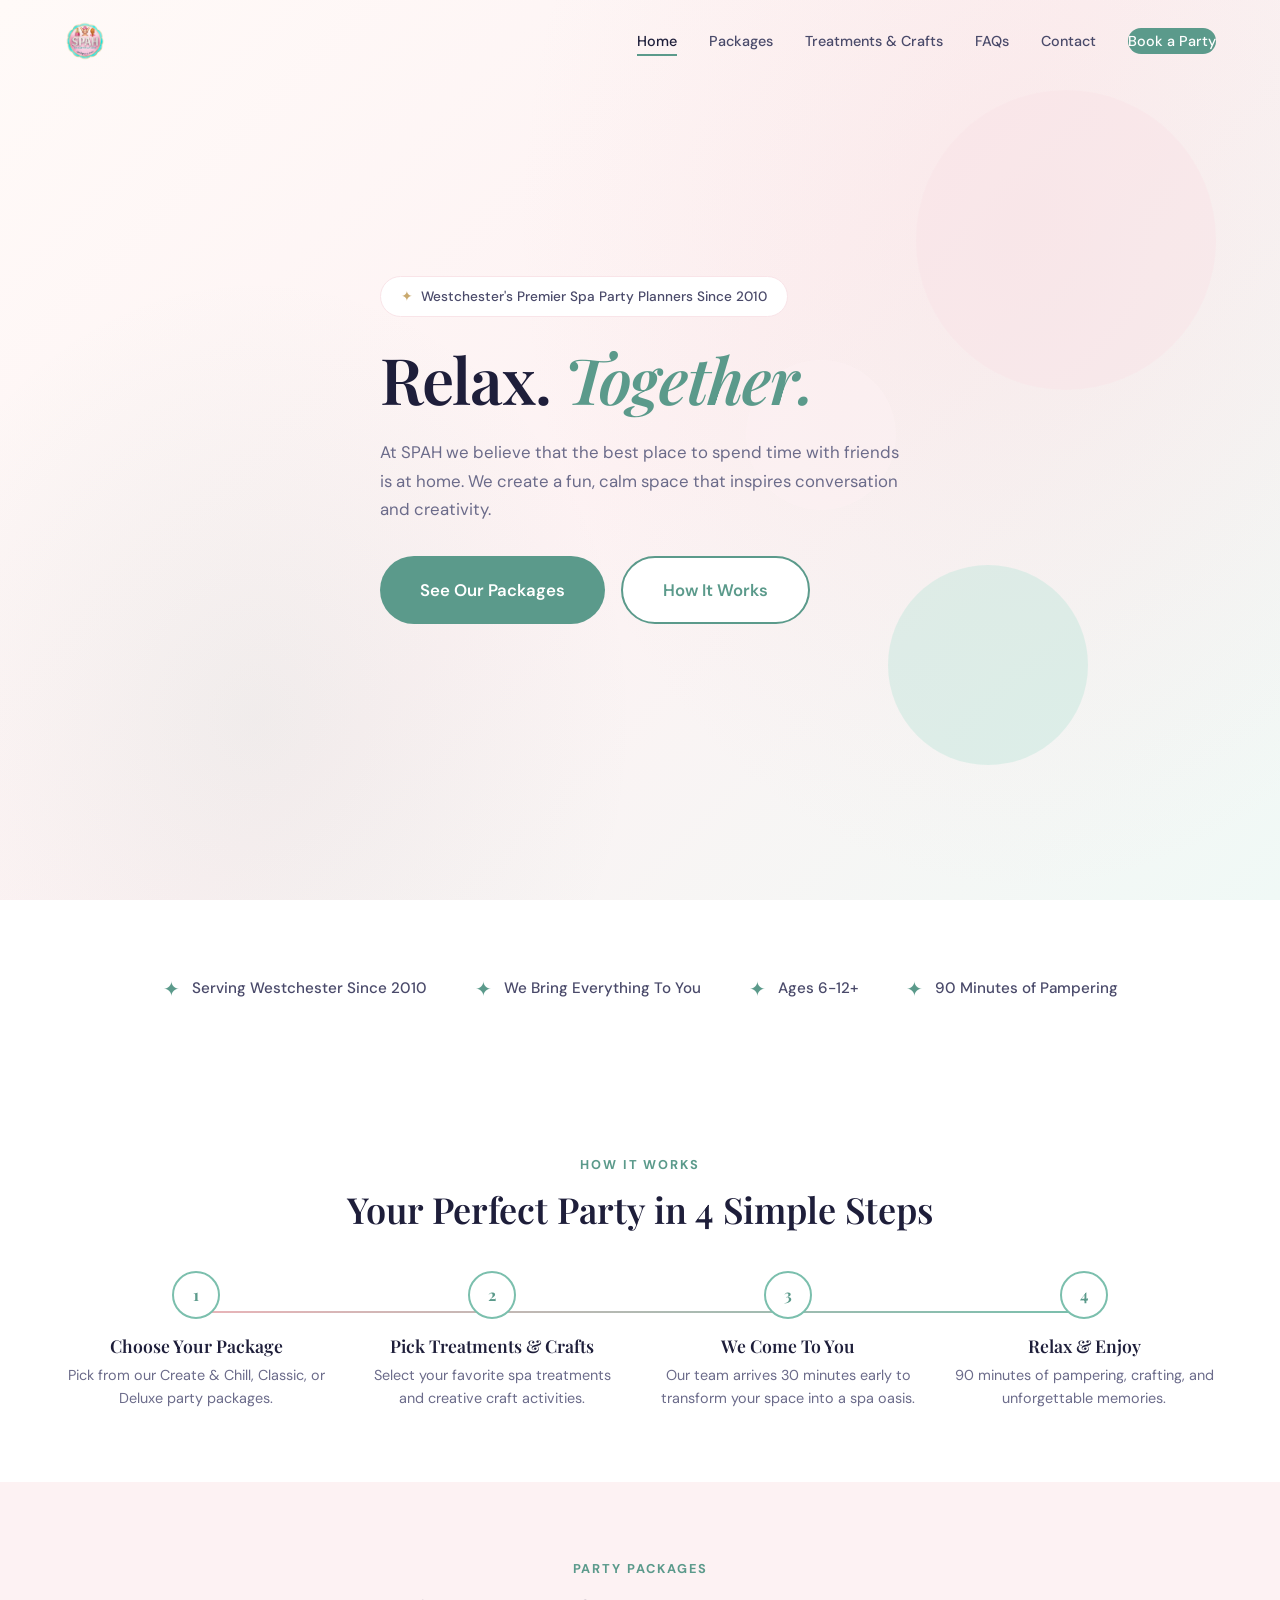
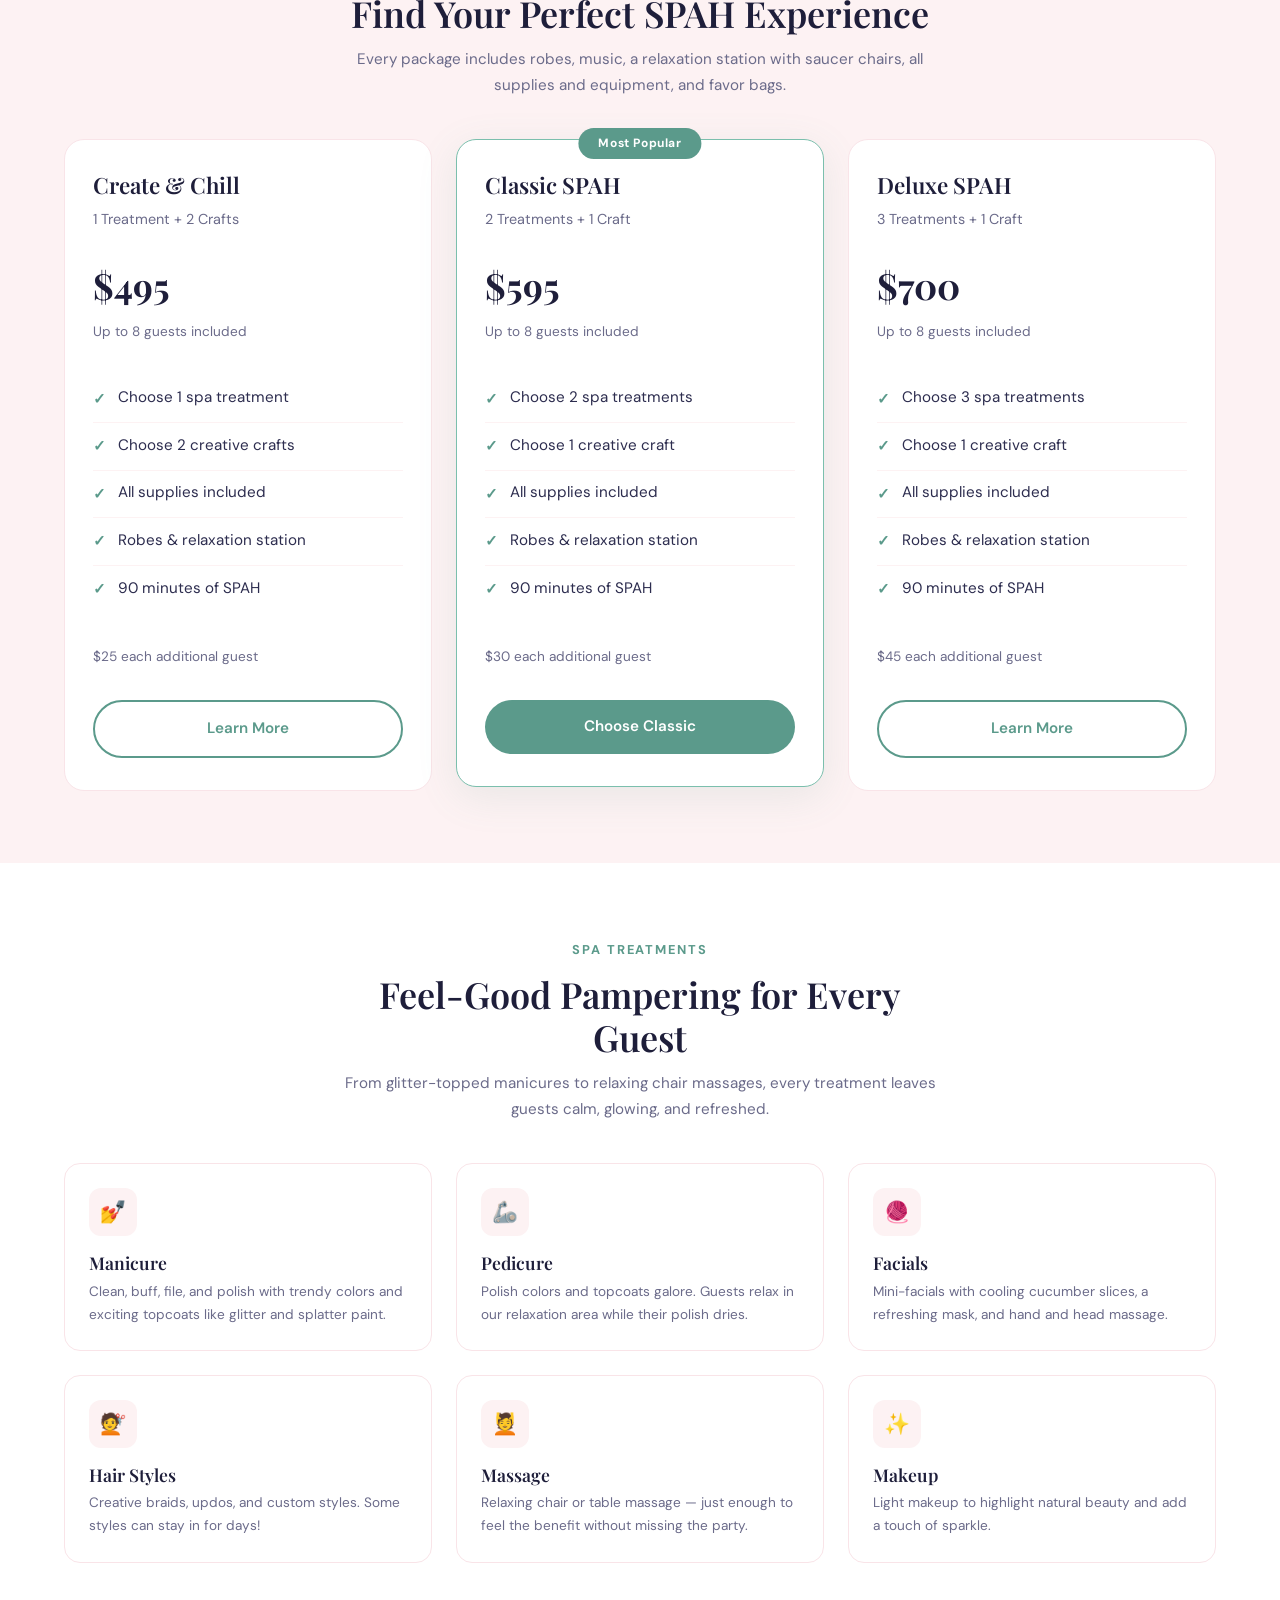
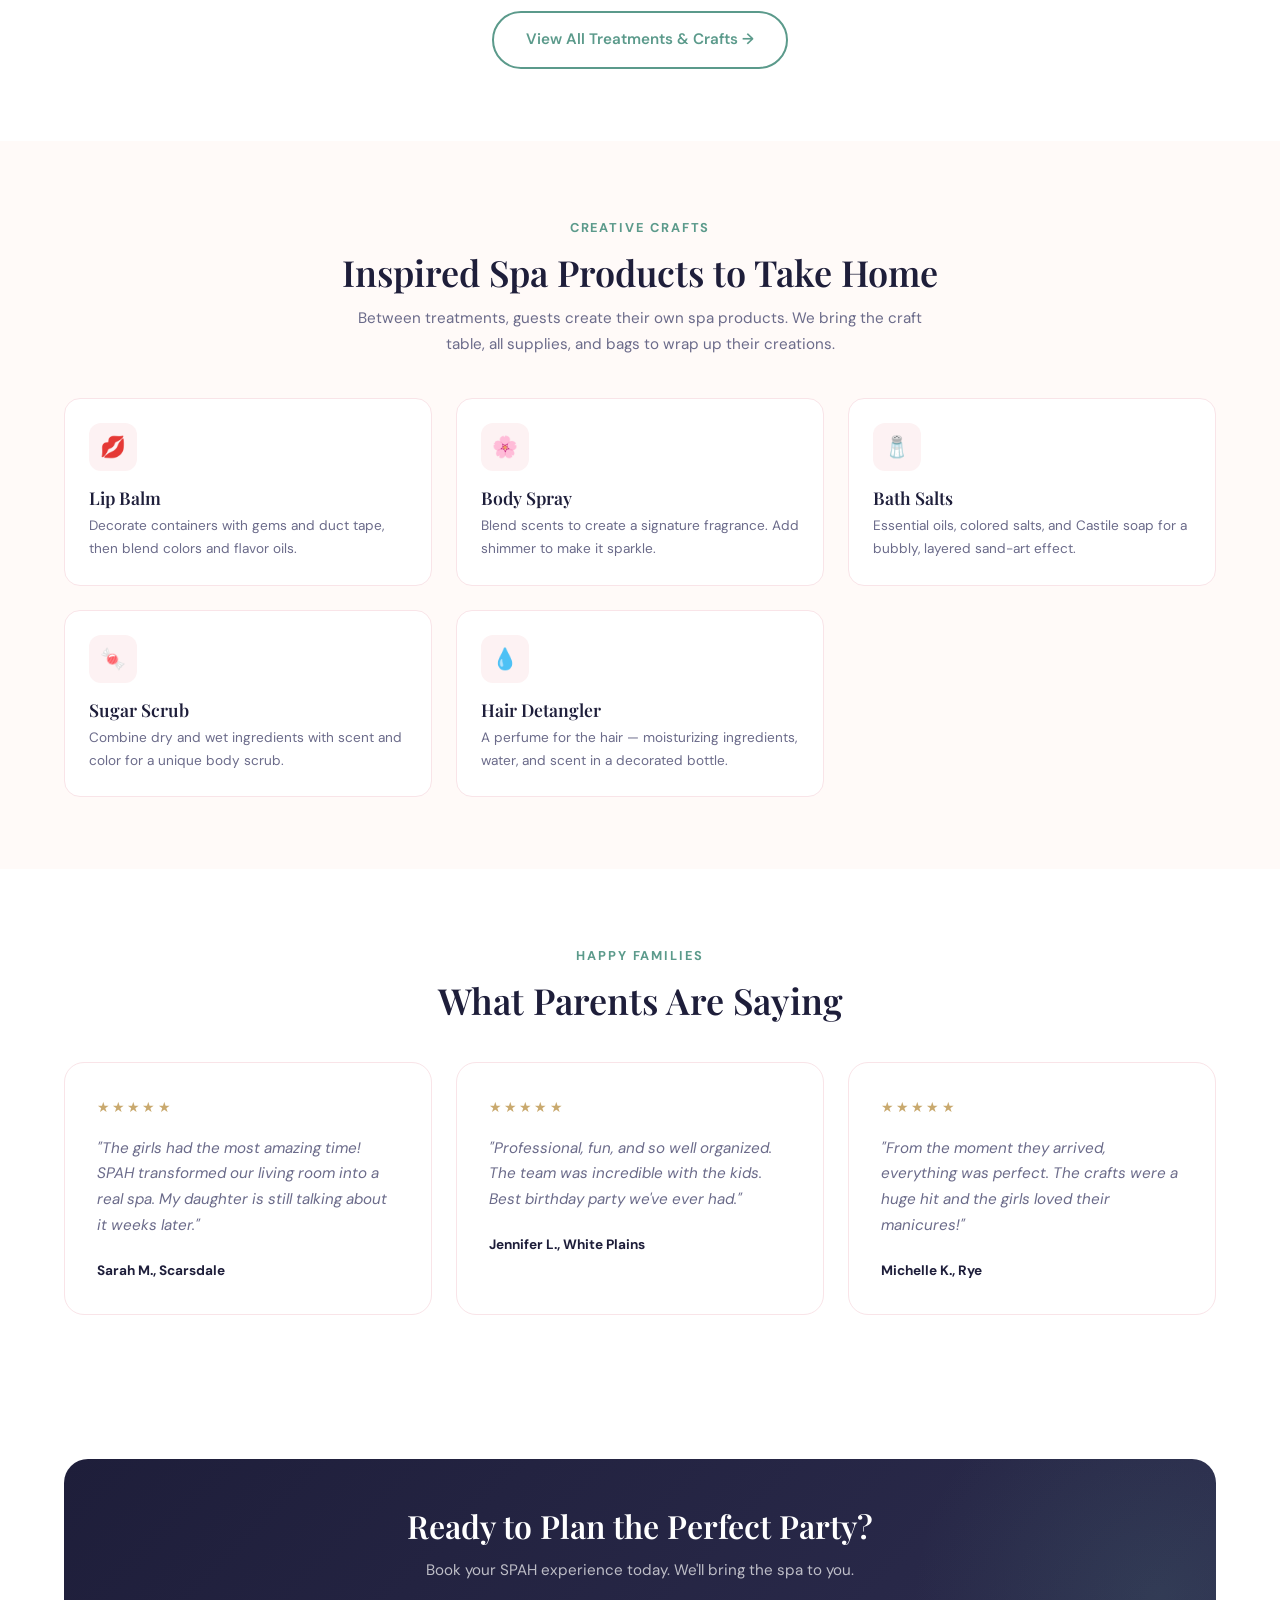
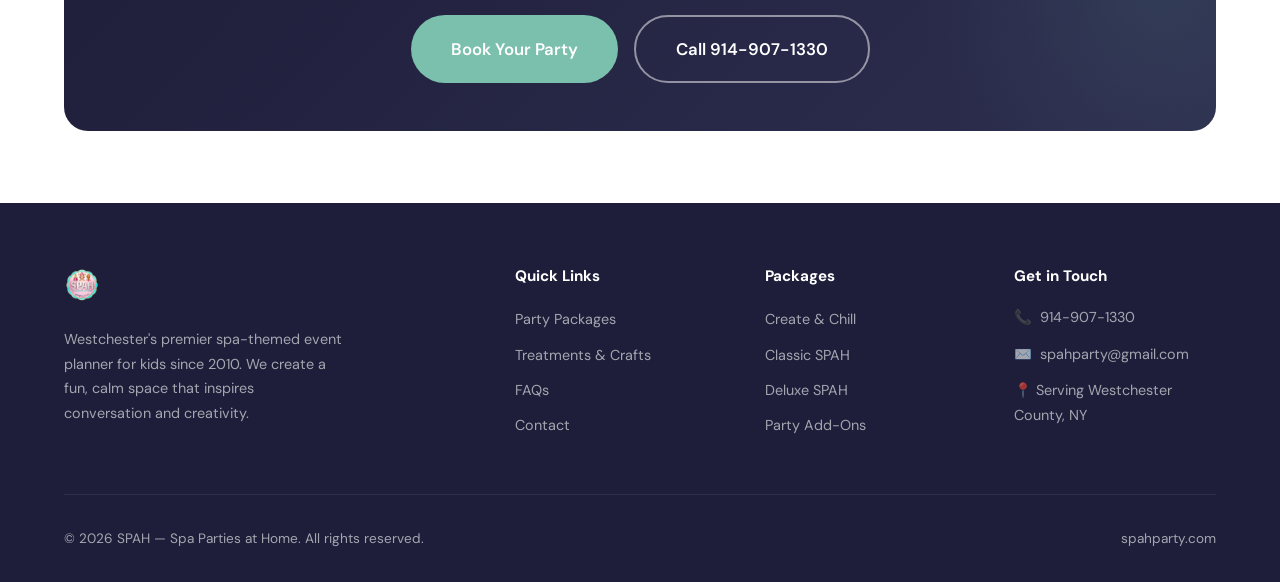
==== index.html @ 8bb6e842 "Initial build of SPAH website mockup Modern responsive static site for Spa Parties at Home (SPAH). 5" ====
<!DOCTYPE html>
<html lang="en">
<head>
  <meta charset="UTF-8">
  <meta name="viewport" content="width=device-width, initial-scale=1.0">
  <meta name="description" content="SPAH - Spa Parties at Home. Westchester's premier spa-themed party planner for kids since 2010. We bring the spa to you with treatments, crafts, and 90 minutes of pampering fun.">
  <meta property="og:title" content="SPAH - Spa Parties at Home | Westchester's Premier Spa Party Planners">
  <meta property="og:description" content="We create a fun, calm space that inspires conversation and creativity. Spa treatments, creative crafts, and unforgettable memories for ages 6-12+.">
  <meta property="og:type" content="website">
  <meta property="og:url" content="https://spahparty.com">
  <title>SPAH - Spa Parties at Home | Westchester's Premier Spa Party Planners</title>

  <!-- Google Fonts -->
  <link rel="preconnect" href="https://fonts.googleapis.com">
  <link rel="preconnect" href="https://fonts.gstatic.com" crossorigin>
  <link href="https://fonts.googleapis.com/css2?family=DM+Sans:wght@400;500;600;700&family=Playfair+Display:ital,wght@0,400;0,600;0,700;1,400;1,600;1,700&display=swap" rel="stylesheet">

  <!-- Styles -->
  <link rel="stylesheet" href="css/style.css">
</head>
<body>

  <!-- ============================================
       Navigation
       ============================================ -->
  <nav class="navbar">
    <div class="container">
      <a href="index.html" class="nav-logo"><img src="images/logo.webp" alt="SPAH - Spa Parties at Home"></a>
      <ul class="nav-links">
        <li><a href="index.html" class="active">Home</a></li>
        <li><a href="packages.html">Packages</a></li>
        <li><a href="treatments.html">Treatments & Crafts</a></li>
        <li><a href="faq.html">FAQs</a></li>
        <li><a href="contact.html">Contact</a></li>
        <li><a href="contact.html" class="nav-cta">Book a Party</a></li>
      </ul>
      <button class="hamburger" aria-label="Toggle menu">
        <span></span><span></span><span></span>
      </button>
    </div>
  </nav>
  <div class="nav-overlay"></div>

  <main>

    <!-- ============================================
         1. Hero Section
         ============================================ -->
    <section class="hero">
      <div class="container">
        <div class="hero-content">
          <div class="hero-badge">Westchester's Premier Spa Party Planners Since 2010</div>
          <h1>Relax. <em>Together.</em></h1>
          <p>At SPAH we believe that the best place to spend time with friends is at home. We create a fun, calm space that inspires conversation and creativity.</p>
          <div class="hero-buttons">
            <a href="packages.html" class="btn btn-primary btn-lg">See Our Packages</a>
            <a href="#how-it-works" class="btn btn-secondary btn-lg">How It Works</a>
          </div>
        </div>
      </div>
      <div class="float-element float-1"></div>
      <div class="float-element float-2"></div>
      <div class="float-element float-3"></div>
    </section>

    <!-- ============================================
         2. Trust Bar
         ============================================ -->
    <section class="section-sm reveal">
      <div class="container">
        <div class="trust-bar">
          <div class="trust-item">
            <span class="trust-icon">&#10022;</span> Serving Westchester Since 2010
          </div>
          <div class="trust-item">
            <span class="trust-icon">&#10022;</span> We Bring Everything To You
          </div>
          <div class="trust-item">
            <span class="trust-icon">&#10022;</span> Ages 6-12+
          </div>
          <div class="trust-item">
            <span class="trust-icon">&#10022;</span> 90 Minutes of Pampering
          </div>
        </div>
      </div>
    </section>

    <!-- ============================================
         3. How It Works
         ============================================ -->
    <section class="section reveal" id="how-it-works">
      <div class="container">
        <div class="section-header">
          <span class="section-label">HOW IT WORKS</span>
          <h2>Your Perfect Party in 4 Simple Steps</h2>
        </div>
        <div class="steps-grid stagger-children">
          <div class="step-card">
            <div class="step-number">1</div>
            <h3>Choose Your Package</h3>
            <p>Pick from our Create & Chill, Classic, or Deluxe party packages.</p>
          </div>
          <div class="step-card">
            <div class="step-number">2</div>
            <h3>Pick Treatments & Crafts</h3>
            <p>Select your favorite spa treatments and creative craft activities.</p>
          </div>
          <div class="step-card">
            <div class="step-number">3</div>
            <h3>We Come To You</h3>
            <p>Our team arrives 30 minutes early to transform your space into a spa oasis.</p>
          </div>
          <div class="step-card">
            <div class="step-number">4</div>
            <h3>Relax & Enjoy</h3>
            <p>90 minutes of pampering, crafting, and unforgettable memories.</p>
          </div>
        </div>
      </div>
    </section>

    <!-- ============================================
         4. Packages Overview
         ============================================ -->
    <section class="section bg-rose reveal">
      <div class="container">
        <div class="section-header">
          <span class="section-label">PARTY PACKAGES</span>
          <h2>Find Your Perfect SPAH Experience</h2>
          <p>Every package includes robes, music, a relaxation station with saucer chairs, all supplies and equipment, and favor bags.</p>
        </div>
        <div class="packages-grid stagger-children">

          <!-- Create & Chill -->
          <div class="package-card">
            <h3>Create & Chill</h3>
            <p class="package-desc">1 Treatment + 2 Crafts</p>
            <div class="package-price">$495</div>
            <p class="package-price-note">Up to 8 guests included</p>
            <ul class="package-features">
              <li>Choose 1 spa treatment</li>
              <li>Choose 2 creative crafts</li>
              <li>All supplies included</li>
              <li>Robes & relaxation station</li>
              <li>90 minutes of SPAH</li>
            </ul>
            <p class="package-price-note">$25 each additional guest</p>
            <a href="packages.html" class="btn btn-secondary">Learn More</a>
          </div>

          <!-- Classic SPAH (Featured) -->
          <div class="package-card featured">
            <div class="package-badge">Most Popular</div>
            <h3>Classic SPAH</h3>
            <p class="package-desc">2 Treatments + 1 Craft</p>
            <div class="package-price">$595</div>
            <p class="package-price-note">Up to 8 guests included</p>
            <ul class="package-features">
              <li>Choose 2 spa treatments</li>
              <li>Choose 1 creative craft</li>
              <li>All supplies included</li>
              <li>Robes & relaxation station</li>
              <li>90 minutes of SPAH</li>
            </ul>
            <p class="package-price-note">$30 each additional guest</p>
            <a href="packages.html" class="btn btn-primary">Choose Classic</a>
          </div>

          <!-- Deluxe SPAH -->
          <div class="package-card">
            <h3>Deluxe SPAH</h3>
            <p class="package-desc">3 Treatments + 1 Craft</p>
            <div class="package-price">$700</div>
            <p class="package-price-note">Up to 8 guests included</p>
            <ul class="package-features">
              <li>Choose 3 spa treatments</li>
              <li>Choose 1 creative craft</li>
              <li>All supplies included</li>
              <li>Robes & relaxation station</li>
              <li>90 minutes of SPAH</li>
            </ul>
            <p class="package-price-note">$45 each additional guest</p>
            <a href="packages.html" class="btn btn-secondary">Learn More</a>
          </div>

        </div>
      </div>
    </section>

    <!-- ============================================
         5. Treatments Preview
         ============================================ -->
    <section class="section reveal">
      <div class="container">
        <div class="section-header">
          <span class="section-label">SPA TREATMENTS</span>
          <h2>Feel-Good Pampering for Every Guest</h2>
          <p>From glitter-topped manicures to relaxing chair massages, every treatment leaves guests calm, glowing, and refreshed.</p>
        </div>
        <div class="treatments-grid stagger-children">
          <div class="treatment-card">
            <div class="treatment-icon">&#128133;</div>
            <h3>Manicure</h3>
            <p>Clean, buff, file, and polish with trendy colors and exciting topcoats like glitter and splatter paint.</p>
          </div>
          <div class="treatment-card">
            <div class="treatment-icon">&#129470;</div>
            <h3>Pedicure</h3>
            <p>Polish colors and topcoats galore. Guests relax in our relaxation area while their polish dries.</p>
          </div>
          <div class="treatment-card">
            <div class="treatment-icon">&#129526;</div>
            <h3>Facials</h3>
            <p>Mini-facials with cooling cucumber slices, a refreshing mask, and hand and head massage.</p>
          </div>
          <div class="treatment-card">
            <div class="treatment-icon">&#128135;</div>
            <h3>Hair Styles</h3>
            <p>Creative braids, updos, and custom styles. Some styles can stay in for days!</p>
          </div>
          <div class="treatment-card">
            <div class="treatment-icon">&#128134;</div>
            <h3>Massage</h3>
            <p>Relaxing chair or table massage — just enough to feel the benefit without missing the party.</p>
          </div>
          <div class="treatment-card">
            <div class="treatment-icon">&#10024;</div>
            <h3>Makeup</h3>
            <p>Light makeup to highlight natural beauty and add a touch of sparkle.</p>
          </div>
        </div>
        <div class="text-center" style="margin-top: 3rem;">
          <a href="treatments.html" class="btn btn-secondary">View All Treatments & Crafts &rarr;</a>
        </div>
      </div>
    </section>

    <!-- ============================================
         6. Crafts Preview
         ============================================ -->
    <section class="section bg-cream reveal">
      <div class="container">
        <div class="section-header">
          <span class="section-label">CREATIVE CRAFTS</span>
          <h2>Inspired Spa Products to Take Home</h2>
          <p>Between treatments, guests create their own spa products. We bring the craft table, all supplies, and bags to wrap up their creations.</p>
        </div>
        <div class="treatments-grid stagger-children">
          <div class="treatment-card">
            <div class="treatment-icon">&#128139;</div>
            <h3>Lip Balm</h3>
            <p>Decorate containers with gems and duct tape, then blend colors and flavor oils.</p>
          </div>
          <div class="treatment-card">
            <div class="treatment-icon">&#127800;</div>
            <h3>Body Spray</h3>
            <p>Blend scents to create a signature fragrance. Add shimmer to make it sparkle.</p>
          </div>
          <div class="treatment-card">
            <div class="treatment-icon">&#129474;</div>
            <h3>Bath Salts</h3>
            <p>Essential oils, colored salts, and Castile soap for a bubbly, layered sand-art effect.</p>
          </div>
          <div class="treatment-card">
            <div class="treatment-icon">&#127852;</div>
            <h3>Sugar Scrub</h3>
            <p>Combine dry and wet ingredients with scent and color for a unique body scrub.</p>
          </div>
          <div class="treatment-card">
            <div class="treatment-icon">&#128167;</div>
            <h3>Hair Detangler</h3>
            <p>A perfume for the hair — moisturizing ingredients, water, and scent in a decorated bottle.</p>
          </div>
        </div>
      </div>
    </section>

    <!-- ============================================
         7. Testimonials
         ============================================ -->
    <section class="section reveal">
      <div class="container">
        <div class="section-header">
          <span class="section-label">HAPPY FAMILIES</span>
          <h2>What Parents Are Saying</h2>
        </div>
        <div class="testimonials-grid stagger-children">
          <div class="testimonial-card">
            <div class="testimonial-stars">&#9733;&#9733;&#9733;&#9733;&#9733;</div>
            <blockquote>"The girls had the most amazing time! SPAH transformed our living room into a real spa. My daughter is still talking about it weeks later."</blockquote>
            <div class="testimonial-author">Sarah M., Scarsdale</div>
          </div>
          <div class="testimonial-card">
            <div class="testimonial-stars">&#9733;&#9733;&#9733;&#9733;&#9733;</div>
            <blockquote>"Professional, fun, and so well organized. The team was incredible with the kids. Best birthday party we've ever had."</blockquote>
            <div class="testimonial-author">Jennifer L., White Plains</div>
          </div>
          <div class="testimonial-card">
            <div class="testimonial-stars">&#9733;&#9733;&#9733;&#9733;&#9733;</div>
            <blockquote>"From the moment they arrived, everything was perfect. The crafts were a huge hit and the girls loved their manicures!"</blockquote>
            <div class="testimonial-author">Michelle K., Rye</div>
          </div>
        </div>
        <!-- Note: These are placeholder testimonials — will be replaced with real ones. -->
      </div>
    </section>

    <!-- ============================================
         8. CTA Banner
         ============================================ -->
    <section class="section reveal">
      <div class="container">
        <div class="cta-banner">
          <h2>Ready to Plan the Perfect Party?</h2>
          <p>Book your SPAH experience today. We'll bring the spa to you.</p>
          <div class="hero-buttons" style="justify-content: center;">
            <a href="contact.html" class="btn btn-primary btn-lg">Book Your Party</a>
            <a href="tel:9149071330" class="btn btn-outline-light btn-lg">Call 914-907-1330</a>
          </div>
        </div>
      </div>
    </section>

  </main>

  <!-- ============================================
       9. Footer
       ============================================ -->
  <footer class="footer">
    <div class="container">
      <div class="footer-grid">
        <div class="footer-brand">
          <a href="index.html" class="nav-logo"><img src="images/logo.webp" alt="SPAH" style="height:36px"></a>
          <p>Westchester's premier spa-themed event planner for kids since 2010. We create a fun, calm space that inspires conversation and creativity.</p>
        </div>
        <div>
          <h4>Quick Links</h4>
          <ul class="footer-links">
            <li><a href="packages.html">Party Packages</a></li>
            <li><a href="treatments.html">Treatments & Crafts</a></li>
            <li><a href="faq.html">FAQs</a></li>
            <li><a href="contact.html">Contact</a></li>
          </ul>
        </div>
        <div>
          <h4>Packages</h4>
          <ul class="footer-links">
            <li><a href="packages.html">Create & Chill</a></li>
            <li><a href="packages.html">Classic SPAH</a></li>
            <li><a href="packages.html">Deluxe SPAH</a></li>
            <li><a href="packages.html">Party Add-Ons</a></li>
          </ul>
        </div>
        <div>
          <h4>Get in Touch</h4>
          <div class="footer-contact-item">&#128222; <a href="tel:9149071330">914-907-1330</a></div>
          <div class="footer-contact-item">&#9993;&#65039; <a href="mailto:spahparty@gmail.com">spahparty@gmail.com</a></div>
          <div class="footer-contact-item">&#128205; Serving Westchester County, NY</div>
        </div>
      </div>
      <div class="footer-bottom">
        <p>&copy; 2026 SPAH &mdash; Spa Parties at Home. All rights reserved.</p>
        <p>spahparty.com</p>
      </div>
    </div>
  </footer>

  <!-- Scripts -->
  <script src="js/main.js"></script>
</body>
</html>
---- css/style.css ----
/* ============================================
   SPAH - Spa Parties at Home
   Custom Styles & Animations
   ============================================ */

/* --- Design Tokens --- */
:root {
  --rose-50: #FDF2F3;
  --rose-100: #F9E4E8;
  --rose-200: #E8B4B8;
  --rose-300: #D4919A;
  --rose-400: #C06B77;
  --teal-50: #F0F9F6;
  --teal-100: #C5E8DD;
  --teal-200: #7BBFAD;
  --teal-300: #5B9A8B;
  --teal-400: #4A8272;
  --teal-500: #3A6B5C;
  --navy: #1E1E3A;
  --navy-light: #2D2D4F;
  --navy-muted: #4A4A6A;
  --cream: #FFFAF8;
  --white: #FFFFFF;
  --text: #2D2D4F;
  --text-light: #6B6B8A;
  --gold: #C9A96E;
  --gold-light: #E8D5B0;
}

/* --- Base Resets & Typography --- */
*, *::before, *::after {
  margin: 0;
  padding: 0;
  box-sizing: border-box;
}

html {
  scroll-behavior: smooth;
  -webkit-font-smoothing: antialiased;
  -moz-osx-font-smoothing: grayscale;
}

body {
  font-family: 'DM Sans', sans-serif;
  color: var(--text);
  background: var(--white);
  line-height: 1.7;
  overflow-x: hidden;
}

h1, h2, h3, h4, h5, h6 {
  font-family: 'Playfair Display', serif;
  font-weight: 600;
  line-height: 1.2;
  color: var(--navy);
}

img {
  max-width: 100%;
  height: auto;
  display: block;
}

a {
  text-decoration: none;
  color: inherit;
  transition: color 0.3s ease;
}

/* --- Utility Classes --- */
.container {
  max-width: 1200px;
  margin: 0 auto;
  padding: 0 1.5rem;
}

.section {
  padding: 4.5rem 0;
}

.section-sm {
  padding: 2.5rem 0;
}

.text-center {
  text-align: center;
}

.sr-only {
  position: absolute;
  width: 1px;
  height: 1px;
  padding: 0;
  margin: -1px;
  overflow: hidden;
  clip: rect(0,0,0,0);
  border: 0;
}

/* --- Navigation --- */
.navbar {
  position: fixed;
  top: 0;
  left: 0;
  width: 100%;
  z-index: 1000;
  padding: 1.25rem 0;
  transition: all 0.4s cubic-bezier(0.4, 0, 0.2, 1);
}

.navbar.scrolled {
  background: rgba(255, 255, 255, 0.97);
  backdrop-filter: blur(12px);
  -webkit-backdrop-filter: blur(12px);
  box-shadow: 0 1px 20px rgba(0, 0, 0, 0.06);
  padding: 0.75rem 0;
}

.navbar .container {
  display: flex;
  align-items: center;
  justify-content: space-between;
}

.nav-logo {
  font-family: 'Playfair Display', serif;
  font-size: 1.75rem;
  font-weight: 700;
  color: var(--navy);
  letter-spacing: 0.05em;
  display: flex;
  align-items: center;
  gap: 0.5rem;
}

.nav-logo img {
  height: 42px;
  width: auto;
}

.nav-logo span {
  color: var(--teal-300);
}

.nav-links {
  display: flex;
  align-items: center;
  gap: 2rem;
  list-style: none;
}

.nav-links a {
  font-size: 0.9rem;
  font-weight: 500;
  color: var(--navy-muted);
  position: relative;
  padding: 0.25rem 0;
  transition: color 0.3s ease;
}

.nav-links a::after {
  content: '';
  position: absolute;
  bottom: -2px;
  left: 0;
  width: 0;
  height: 2px;
  background: var(--teal-300);
  transition: width 0.3s ease;
}

.nav-links a:hover,
.nav-links a.active {
  color: var(--navy);
}

.nav-links a:hover::after,
.nav-links a.active::after {
  width: 100%;
}

.nav-cta {
  background: var(--teal-300);
  color: var(--white) !important;
  padding: 0.75rem 1.75rem;
  border-radius: 50px;
  font-size: 0.95rem;
  font-weight: 600;
  transition: all 0.3s ease !important;
}

.nav-cta::after {
  display: none !important;
}

.nav-cta:hover {
  background: var(--teal-400);
  transform: translateY(-1px);
  box-shadow: 0 4px 15px rgba(91, 154, 139, 0.3);
}

/* Hamburger Menu */
.hamburger {
  display: none;
  flex-direction: column;
  cursor: pointer;
  gap: 5px;
  padding: 4px;
  z-index: 1001;
  background: none;
  border: none;
}

.hamburger span {
  width: 24px;
  height: 2px;
  background: var(--navy);
  transition: all 0.3s ease;
  border-radius: 2px;
}

.hamburger.active span:nth-child(1) {
  transform: rotate(45deg) translate(5px, 5px);
}

.hamburger.active span:nth-child(2) {
  opacity: 0;
}

.hamburger.active span:nth-child(3) {
  transform: rotate(-45deg) translate(5px, -5px);
}

/* Mobile Nav */
@media (max-width: 768px) {
  .hamburger {
    display: flex;
  }

  .nav-links {
    position: fixed;
    top: 0;
    right: -100%;
    width: 75%;
    max-width: 320px;
    height: 100vh;
    background: var(--white);
    flex-direction: column;
    align-items: flex-start;
    padding: 5rem 2rem 2rem;
    gap: 0;
    box-shadow: -10px 0 40px rgba(0, 0, 0, 0.1);
    transition: right 0.4s cubic-bezier(0.4, 0, 0.2, 1);
  }

  .nav-links.open {
    right: 0;
  }

  .nav-links li {
    width: 100%;
  }

  .nav-links a {
    display: block;
    padding: 1rem 0;
    font-size: 1.1rem;
    border-bottom: 1px solid var(--rose-100);
  }

  .nav-links a::after {
    display: none;
  }

  .nav-cta {
    margin-top: 1rem;
    text-align: center;
    display: block;
  }
}

.nav-overlay {
  display: none;
  position: fixed;
  inset: 0;
  background: rgba(0, 0, 0, 0.3);
  z-index: 999;
  opacity: 0;
  transition: opacity 0.3s ease;
}

.nav-overlay.active {
  display: block;
  opacity: 1;
}

/* --- Buttons --- */
.btn {
  display: inline-flex;
  align-items: center;
  justify-content: center;
  gap: 0.5rem;
  padding: 0.9rem 2rem;
  border-radius: 50px;
  font-family: 'DM Sans', sans-serif;
  font-size: 0.95rem;
  font-weight: 600;
  border: none;
  cursor: pointer;
  transition: all 0.3s cubic-bezier(0.4, 0, 0.2, 1);
  text-decoration: none;
}

.btn-primary {
  background: var(--teal-300);
  color: var(--white);
}

.btn-primary:hover {
  background: var(--teal-400);
  transform: translateY(-2px);
  box-shadow: 0 8px 25px rgba(91, 154, 139, 0.35);
}

.btn-secondary {
  background: var(--white);
  color: var(--teal-300);
  border: 2px solid var(--teal-300);
}

.btn-secondary:hover {
  background: var(--teal-50);
  transform: translateY(-2px);
  box-shadow: 0 8px 25px rgba(91, 154, 139, 0.15);
}

.btn-rose {
  background: var(--rose-200);
  color: var(--white);
}

.btn-rose:hover {
  background: var(--rose-300);
  transform: translateY(-2px);
  box-shadow: 0 8px 25px rgba(232, 180, 184, 0.4);
}

.btn-lg {
  padding: 1.1rem 2.5rem;
  font-size: 1.05rem;
}

.btn-icon svg {
  width: 18px;
  height: 18px;
  transition: transform 0.3s ease;
}

.btn:hover .btn-icon svg {
  transform: translateX(3px);
}

/* --- Hero Section --- */
.hero {
  min-height: 100vh;
  display: flex;
  align-items: center;
  position: relative;
  overflow: hidden;
  background: linear-gradient(135deg, var(--cream) 0%, var(--rose-50) 50%, var(--teal-50) 100%);
}

.hero::before {
  content: '';
  position: absolute;
  top: -50%;
  right: -20%;
  width: 80%;
  height: 150%;
  background: radial-gradient(ellipse, rgba(232, 180, 184, 0.15) 0%, transparent 70%);
  pointer-events: none;
}

.hero::after {
  content: '';
  position: absolute;
  bottom: -30%;
  left: -10%;
  width: 60%;
  height: 100%;
  background: radial-gradient(ellipse, rgba(91, 154, 139, 0.08) 0%, transparent 70%);
  pointer-events: none;
}

.hero-content {
  position: relative;
  z-index: 1;
  max-width: 700px;
}

.hero-badge {
  display: inline-flex;
  align-items: center;
  gap: 0.5rem;
  background: var(--white);
  border: 1px solid var(--rose-100);
  padding: 0.5rem 1.25rem;
  border-radius: 50px;
  font-size: 0.85rem;
  font-weight: 500;
  color: var(--navy-muted);
  margin-bottom: 1.5rem;
}

.hero-badge::before {
  content: '✦';
  color: var(--gold);
}

.hero h1 {
  font-size: clamp(2.5rem, 6vw, 4rem);
  margin-bottom: 1.25rem;
  letter-spacing: -0.02em;
}

.hero h1 em {
  font-style: italic;
  color: var(--teal-300);
}

.hero p {
  font-size: 1.05rem;
  color: var(--text-light);
  max-width: 520px;
  margin-bottom: 2rem;
  line-height: 1.7;
}

.hero-buttons {
  display: flex;
  gap: 1rem;
  flex-wrap: wrap;
}

/* Floating decorative elements */
.float-element {
  position: absolute;
  border-radius: 50%;
  opacity: 0.5;
  pointer-events: none;
}

.float-1 {
  width: 300px;
  height: 300px;
  background: var(--rose-100);
  top: 10%;
  right: 5%;
  animation: float 8s ease-in-out infinite;
}

.float-2 {
  width: 200px;
  height: 200px;
  background: var(--teal-100);
  bottom: 15%;
  right: 15%;
  animation: float 6s ease-in-out infinite reverse;
}

.float-3 {
  width: 150px;
  height: 150px;
  background: var(--rose-50);
  top: 40%;
  right: 30%;
  animation: float 10s ease-in-out infinite;
}

@keyframes float {
  0%, 100% { transform: translateY(0) rotate(0deg); }
  33% { transform: translateY(-20px) rotate(2deg); }
  66% { transform: translateY(10px) rotate(-1deg); }
}

/* --- Page Hero (inner pages) --- */
.page-hero {
  padding: 8rem 0 3rem;
  background: linear-gradient(135deg, var(--cream) 0%, var(--rose-50) 50%, var(--teal-50) 100%);
  text-align: center;
  position: relative;
  overflow: hidden;
}

.page-hero h1 {
  font-size: clamp(1.85rem, 4vw, 2.75rem);
  margin-bottom: 0.75rem;
}

.page-hero p {
  font-size: 1rem;
  color: var(--text-light);
  max-width: 600px;
  margin: 0 auto;
}

/* --- Section Headers --- */
.section-header {
  text-align: center;
  max-width: 600px;
  margin: 0 auto 2.5rem;
}

.section-label {
  display: inline-block;
  font-size: 0.8rem;
  font-weight: 700;
  letter-spacing: 0.15em;
  text-transform: uppercase;
  color: var(--teal-300);
  margin-bottom: 0.75rem;
}

.section-header h2 {
  font-size: clamp(1.75rem, 3.5vw, 2.25rem);
  margin-bottom: 0.75rem;
}

.section-header p {
  color: var(--text-light);
  font-size: 0.95rem;
}

/* --- How It Works --- */
.steps-grid {
  display: grid;
  grid-template-columns: repeat(4, 1fr);
  gap: 2rem;
  position: relative;
}

.steps-grid::before {
  content: '';
  position: absolute;
  top: 2.5rem;
  left: 12.5%;
  width: 75%;
  height: 2px;
  background: linear-gradient(to right, var(--rose-200), var(--teal-200));
  z-index: 0;
}

.step-card {
  text-align: center;
  position: relative;
  z-index: 1;
}

.step-number {
  width: 3rem;
  height: 3rem;
  border-radius: 50%;
  background: var(--white);
  border: 2px solid var(--teal-200);
  display: flex;
  align-items: center;
  justify-content: center;
  margin: 0 auto 1rem;
  font-family: 'Playfair Display', serif;
  font-weight: 700;
  font-size: 1rem;
  color: var(--teal-300);
}

.step-card h3 {
  font-size: 1.1rem;
  margin-bottom: 0.5rem;
}

.step-card p {
  font-size: 0.9rem;
  color: var(--text-light);
  line-height: 1.6;
}

@media (max-width: 768px) {
  .steps-grid {
    grid-template-columns: 1fr 1fr;
    gap: 2.5rem 1.5rem;
  }

  .steps-grid::before {
    display: none;
  }
}

@media (max-width: 480px) {
  .steps-grid {
    grid-template-columns: 1fr;
  }
}

/* --- Package Cards --- */
.packages-grid {
  display: grid;
  grid-template-columns: repeat(3, 1fr);
  gap: 1.5rem;
  align-items: start;
}

.package-card {
  background: var(--white);
  border-radius: 1.25rem;
  padding: 2rem 1.75rem;
  border: 1px solid var(--rose-100);
  position: relative;
  transition: all 0.4s cubic-bezier(0.4, 0, 0.2, 1);
}

.package-card:hover {
  transform: translateY(-4px);
  box-shadow: 0 20px 50px rgba(0, 0, 0, 0.08);
}

.package-card.featured {
  border-color: var(--teal-200);
  box-shadow: 0 10px 40px rgba(91, 154, 139, 0.12);
}

.package-badge {
  position: absolute;
  top: -0.75rem;
  left: 50%;
  transform: translateX(-50%);
  background: var(--teal-300);
  color: var(--white);
  font-size: 0.75rem;
  font-weight: 700;
  letter-spacing: 0.05em;
  padding: 0.35rem 1.25rem;
  border-radius: 50px;
  white-space: nowrap;
}

.package-card h3 {
  font-size: 1.4rem;
  margin-bottom: 0.5rem;
}

.package-card .package-desc {
  font-size: 0.9rem;
  color: var(--text-light);
  margin-bottom: 1.5rem;
}

.package-price {
  font-family: 'Playfair Display', serif;
  font-size: 2.25rem;
  font-weight: 700;
  color: var(--navy);
  margin-bottom: 0.25rem;
}

.package-price-note {
  font-size: 0.85rem;
  color: var(--text-light);
  margin-bottom: 2rem;
}

.package-features {
  list-style: none;
  margin-bottom: 2rem;
}

.package-features li {
  padding: 0.6rem 0;
  font-size: 0.95rem;
  display: flex;
  align-items: flex-start;
  gap: 0.75rem;
  border-bottom: 1px solid var(--rose-50);
}

.package-features li:last-child {
  border-bottom: none;
}

.package-features li::before {
  content: '✓';
  color: var(--teal-300);
  font-weight: 700;
  flex-shrink: 0;
  margin-top: 0.1rem;
}

.package-card .btn {
  width: 100%;
}

@media (max-width: 968px) {
  .packages-grid {
    grid-template-columns: 1fr;
    max-width: 480px;
    margin-left: auto;
    margin-right: auto;
  }

  .package-card.featured {
    order: -1;
  }
}

/* --- Treatment / Service Cards --- */
.treatments-grid {
  display: grid;
  grid-template-columns: repeat(3, 1fr);
  gap: 1.5rem;
}

.treatment-card {
  background: var(--white);
  border-radius: 1rem;
  padding: 1.5rem 1.5rem;
  border: 1px solid var(--rose-100);
  transition: all 0.4s cubic-bezier(0.4, 0, 0.2, 1);
}

.treatment-card:hover {
  transform: translateY(-4px);
  box-shadow: 0 15px 40px rgba(0, 0, 0, 0.06);
  border-color: var(--teal-100);
}

.treatment-icon {
  width: 3rem;
  height: 3rem;
  border-radius: 0.75rem;
  background: var(--rose-50);
  display: flex;
  align-items: center;
  justify-content: center;
  margin-bottom: 1rem;
  font-size: 1.3rem;
}

.treatment-card h3 {
  font-size: 1.1rem;
  margin-bottom: 0.4rem;
}

.treatment-card p {
  font-size: 0.85rem;
  color: var(--text-light);
  line-height: 1.7;
}

@media (max-width: 768px) {
  .treatments-grid {
    grid-template-columns: 1fr 1fr;
  }
}

@media (max-width: 480px) {
  .treatments-grid {
    grid-template-columns: 1fr;
  }
}

/* --- Alternating Feature Sections --- */
.feature-row {
  display: grid;
  grid-template-columns: 1fr 1fr;
  gap: 3rem;
  align-items: center;
  padding: 2.5rem 0;
}

.feature-row:nth-child(even) .feature-image {
  order: -1;
}

.feature-image {
  border-radius: 1.25rem;
  overflow: hidden;
  position: relative;
  aspect-ratio: 4/3;
  background: var(--rose-50);
}

.feature-image img {
  width: 100%;
  height: 100%;
  object-fit: cover;
}

.feature-content h3 {
  font-size: 1.35rem;
  margin-bottom: 0.75rem;
}

.feature-content p {
  color: var(--text-light);
  font-size: 0.92rem;
  line-height: 1.8;
}

@media (max-width: 768px) {
  .feature-row {
    grid-template-columns: 1fr;
    gap: 1.5rem;
    padding: 2rem 0;
  }

  .feature-row .feature-image {
    order: -1 !important;
  }
}

/* --- Tabbed Content --- */
.tabs {
  display: flex;
  gap: 0.5rem;
  justify-content: center;
  margin-bottom: 3rem;
  flex-wrap: wrap;
}

.tab-btn {
  padding: 0.75rem 2rem;
  min-width: 190px;
  border: 2px solid var(--rose-100);
  border-radius: 50px;
  background: var(--white);
  font-family: 'DM Sans', sans-serif;
  font-size: 0.95rem;
  font-weight: 600;
  color: var(--navy-muted);
  cursor: pointer;
  transition: all 0.3s ease;
  text-align: center;
}

.tab-btn:hover {
  border-color: var(--teal-200);
  color: var(--teal-300);
}

.tab-btn.active {
  background: var(--teal-300);
  border-color: var(--teal-300);
  color: var(--white);
}

.tab-content {
  display: none;
}

.tab-content.active {
  display: block;
  animation: fadeUp 0.5s ease;
}

/* --- FAQ Accordion --- */
.faq-list {
  max-width: 750px;
  margin: 0 auto;
}

.faq-item {
  border-bottom: 1px solid var(--rose-100);
}

.faq-question {
  width: 100%;
  display: flex;
  align-items: center;
  justify-content: space-between;
  padding: 1.5rem 0;
  background: none;
  border: none;
  font-family: 'DM Sans', sans-serif;
  font-size: 1.05rem;
  font-weight: 600;
  color: var(--navy);
  cursor: pointer;
  text-align: left;
  gap: 1rem;
  transition: color 0.3s ease;
}

.faq-question:hover {
  color: var(--teal-300);
}

.faq-icon {
  width: 1.5rem;
  height: 1.5rem;
  flex-shrink: 0;
  position: relative;
  transition: transform 0.3s ease;
}

.faq-icon::before,
.faq-icon::after {
  content: '';
  position: absolute;
  background: var(--teal-300);
  border-radius: 2px;
  transition: transform 0.3s ease;
}

.faq-icon::before {
  width: 100%;
  height: 2px;
  top: 50%;
  left: 0;
  transform: translateY(-50%);
}

.faq-icon::after {
  width: 2px;
  height: 100%;
  left: 50%;
  top: 0;
  transform: translateX(-50%);
}

.faq-item.active .faq-icon::after {
  transform: translateX(-50%) rotate(90deg);
  opacity: 0;
}

.faq-answer {
  max-height: 0;
  overflow: hidden;
  transition: max-height 0.4s cubic-bezier(0.4, 0, 0.2, 1), padding 0.4s ease;
}

.faq-answer-inner {
  padding-bottom: 1.5rem;
  color: var(--text-light);
  line-height: 1.8;
  font-size: 0.95rem;
}

/* --- Contact --- */
.contact-grid {
  display: grid;
  grid-template-columns: repeat(3, 1fr);
  gap: 1.5rem;
  margin-bottom: 3rem;
}

.contact-card {
  background: var(--white);
  border: 1px solid var(--rose-100);
  border-radius: 1.25rem;
  padding: 2.5rem 2rem;
  text-align: center;
  transition: all 0.4s cubic-bezier(0.4, 0, 0.2, 1);
}

.contact-card:hover {
  transform: translateY(-4px);
  box-shadow: 0 15px 40px rgba(0, 0, 0, 0.06);
  border-color: var(--teal-100);
}

.contact-icon {
  width: 4rem;
  height: 4rem;
  border-radius: 50%;
  background: var(--teal-50);
  display: flex;
  align-items: center;
  justify-content: center;
  margin: 0 auto 1.25rem;
  color: var(--teal-300);
}

.contact-icon svg {
  width: 1.5rem;
  height: 1.5rem;
}

.contact-card h3 {
  font-size: 1.1rem;
  margin-bottom: 0.5rem;
}

.contact-card p {
  color: var(--text-light);
  font-size: 0.95rem;
}

.contact-card a {
  color: var(--teal-300);
  font-weight: 600;
}

.contact-card a:hover {
  color: var(--teal-400);
}

@media (max-width: 768px) {
  .contact-grid {
    grid-template-columns: 1fr;
    max-width: 400px;
    margin-left: auto;
    margin-right: auto;
  }
}

/* --- Gallery Grid --- */
.gallery-grid {
  display: grid;
  grid-template-columns: repeat(3, 1fr);
  gap: 1rem;
}

.gallery-item {
  border-radius: 1rem;
  overflow: hidden;
  aspect-ratio: 1;
  position: relative;
  cursor: pointer;
  background: var(--rose-50);
}

.gallery-item img {
  width: 100%;
  height: 100%;
  object-fit: cover;
  transition: transform 0.6s cubic-bezier(0.4, 0, 0.2, 1);
}

.gallery-item:hover img {
  transform: scale(1.05);
}

@media (max-width: 768px) {
  .gallery-grid {
    grid-template-columns: repeat(2, 1fr);
  }
}

/* --- Includes Box --- */
.includes-box {
  background: linear-gradient(135deg, var(--teal-50) 0%, var(--rose-50) 100%);
  border-radius: 1.25rem;
  padding: 3rem;
  margin-bottom: 3rem;
}

.includes-box h3 {
  text-align: center;
  font-size: 1.3rem;
  margin-bottom: 1.5rem;
}

.includes-list {
  display: grid;
  grid-template-columns: repeat(3, 1fr);
  gap: 1rem;
  list-style: none;
}

.includes-list li {
  display: flex;
  align-items: center;
  gap: 0.75rem;
  font-size: 0.95rem;
}

.includes-list li::before {
  content: '✦';
  color: var(--teal-300);
  font-size: 0.75rem;
  flex-shrink: 0;
}

@media (max-width: 768px) {
  .includes-list {
    grid-template-columns: 1fr 1fr;
  }

  .includes-box {
    padding: 2rem 1.5rem;
  }
}

@media (max-width: 480px) {
  .includes-list {
    grid-template-columns: 1fr;
  }
}

/* --- Add-On Section --- */
.addon-card {
  background: var(--white);
  border: 2px solid var(--gold-light);
  border-radius: 1.25rem;
  padding: 3rem;
  max-width: 700px;
  margin: 3rem auto 0;
  text-align: center;
}

.addon-card h3 {
  font-size: 1.4rem;
  margin-bottom: 0.5rem;
}

.addon-price {
  font-size: 1.1rem;
  color: var(--gold);
  font-weight: 700;
  margin-bottom: 1.5rem;
}

.addon-features {
  list-style: none;
  text-align: left;
  margin-bottom: 2rem;
}

.addon-features li {
  padding: 0.75rem 0;
  border-bottom: 1px solid var(--rose-50);
  display: flex;
  align-items: flex-start;
  gap: 0.75rem;
  font-size: 0.95rem;
  color: var(--text-light);
}

.addon-features li::before {
  content: '★';
  color: var(--gold);
  flex-shrink: 0;
}

/* --- CTA Banner --- */
.cta-banner {
  background: linear-gradient(135deg, var(--navy) 0%, var(--navy-light) 100%);
  border-radius: 1.5rem;
  padding: 3rem 2.5rem;
  text-align: center;
  position: relative;
  overflow: hidden;
}

.cta-banner::before {
  content: '';
  position: absolute;
  top: -50%;
  right: -20%;
  width: 50%;
  height: 200%;
  background: radial-gradient(ellipse, rgba(91, 154, 139, 0.15) 0%, transparent 60%);
  pointer-events: none;
}

.cta-banner h2 {
  color: var(--white);
  font-size: clamp(1.5rem, 3vw, 2rem);
  margin-bottom: 0.75rem;
}

.cta-banner p {
  color: rgba(255, 255, 255, 0.7);
  font-size: 0.95rem;
  max-width: 500px;
  margin: 0 auto 2rem;
}

.cta-banner .btn-primary {
  background: var(--teal-200);
}

.cta-banner .btn-primary:hover {
  background: var(--teal-100);
  color: var(--navy);
}

.cta-banner .btn-outline-light {
  background: transparent;
  color: var(--white);
  border: 2px solid rgba(255, 255, 255, 0.5);
}

.cta-banner .btn-outline-light:hover {
  background: rgba(255, 255, 255, 0.1);
  border-color: var(--white);
  transform: translateY(-2px);
}

/* --- Booking Details --- */
.booking-details {
  background: var(--rose-50);
  border-radius: 1.25rem;
  padding: 2.5rem;
  margin-top: 3rem;
}

.booking-details h3 {
  font-size: 1.2rem;
  margin-bottom: 1.25rem;
}

.booking-details ul {
  list-style: none;
}

.booking-details li {
  padding: 0.5rem 0;
  font-size: 0.95rem;
  color: var(--text-light);
  display: flex;
  align-items: flex-start;
  gap: 0.75rem;
}

.booking-details li::before {
  content: '→';
  color: var(--teal-300);
  font-weight: 700;
  flex-shrink: 0;
}

/* --- Trust Bar --- */
.trust-bar {
  display: flex;
  justify-content: center;
  gap: 3rem;
  flex-wrap: wrap;
  padding: 2rem 0;
}

.trust-item {
  display: flex;
  align-items: center;
  gap: 0.75rem;
  font-size: 0.95rem;
  font-weight: 500;
  color: var(--navy-muted);
}

.trust-item svg,
.trust-item span.trust-icon {
  color: var(--teal-300);
  font-size: 1.25rem;
}

/* --- Footer --- */
.footer {
  background: var(--navy);
  color: rgba(255, 255, 255, 0.6);
  padding: 4rem 0 2rem;
}

.footer-grid {
  display: grid;
  grid-template-columns: 2fr 1fr 1fr 1fr;
  gap: 3rem;
  margin-bottom: 3rem;
}

.footer-brand .nav-logo {
  color: var(--white);
  margin-bottom: 1rem;
  display: inline-block;
}

.footer-brand p {
  font-size: 0.9rem;
  line-height: 1.7;
  max-width: 280px;
}

.footer h4 {
  color: var(--white);
  font-size: 0.95rem;
  margin-bottom: 1.25rem;
  font-family: 'DM Sans', sans-serif;
  font-weight: 700;
}

.footer-links {
  list-style: none;
}

.footer-links li {
  margin-bottom: 0.5rem;
}

.footer-links a {
  font-size: 0.9rem;
  transition: color 0.3s ease;
}

.footer-links a:hover {
  color: var(--teal-200);
}

.footer-contact-item {
  display: flex;
  align-items: center;
  gap: 0.5rem;
  font-size: 0.9rem;
  margin-bottom: 0.75rem;
}

.footer-bottom {
  border-top: 1px solid rgba(255, 255, 255, 0.08);
  padding-top: 2rem;
  display: flex;
  justify-content: space-between;
  align-items: center;
  font-size: 0.85rem;
  flex-wrap: wrap;
  gap: 1rem;
}

@media (max-width: 768px) {
  .footer-grid {
    grid-template-columns: 1fr 1fr;
    gap: 2rem;
  }
}

@media (max-width: 480px) {
  .footer-grid {
    grid-template-columns: 1fr;
  }
}

/* --- Scroll Animations --- */
.reveal {
  opacity: 0;
  transform: translateY(18px);
  transition: opacity 0.5s cubic-bezier(0.4, 0, 0.2, 1),
              transform 0.5s cubic-bezier(0.4, 0, 0.2, 1);
}

.reveal.visible {
  opacity: 1;
  transform: translateY(0);
}

.reveal-left {
  opacity: 0;
  transform: translateX(-18px);
  transition: opacity 0.5s cubic-bezier(0.4, 0, 0.2, 1),
              transform 0.5s cubic-bezier(0.4, 0, 0.2, 1);
}

.reveal-left.visible {
  opacity: 1;
  transform: translateX(0);
}

.reveal-right {
  opacity: 0;
  transform: translateX(18px);
  transition: opacity 0.5s cubic-bezier(0.4, 0, 0.2, 1),
              transform 0.5s cubic-bezier(0.4, 0, 0.2, 1);
}

.reveal-right.visible {
  opacity: 1;
  transform: translateX(0);
}

/* Stagger children */
.stagger-children > * {
  opacity: 0;
  transform: translateY(14px);
  transition: opacity 0.4s cubic-bezier(0.4, 0, 0.2, 1),
              transform 0.4s cubic-bezier(0.4, 0, 0.2, 1);
}

.stagger-children.visible > *:nth-child(1) { transition-delay: 0.05s; }
.stagger-children.visible > *:nth-child(2) { transition-delay: 0.1s; }
.stagger-children.visible > *:nth-child(3) { transition-delay: 0.15s; }
.stagger-children.visible > *:nth-child(4) { transition-delay: 0.2s; }
.stagger-children.visible > *:nth-child(5) { transition-delay: 0.25s; }
.stagger-children.visible > *:nth-child(6) { transition-delay: 0.3s; }

.stagger-children.visible > * {
  opacity: 1;
  transform: translateY(0);
}

@keyframes fadeUp {
  from {
    opacity: 0;
    transform: translateY(20px);
  }
  to {
    opacity: 1;
    transform: translateY(0);
  }
}

@keyframes fadeIn {
  from { opacity: 0; }
  to { opacity: 1; }
}

/* --- Background Sections --- */
.bg-cream {
  background: var(--cream);
}

.bg-rose {
  background: var(--rose-50);
}

.bg-teal-light {
  background: var(--teal-50);
}

.bg-gradient {
  background: linear-gradient(135deg, var(--rose-50) 0%, var(--cream) 50%, var(--teal-50) 100%);
}

/* --- Misc --- */
.divider {
  width: 60px;
  height: 3px;
  background: linear-gradient(to right, var(--rose-200), var(--teal-200));
  border-radius: 3px;
  margin: 1.5rem auto;
}

.badge {
  display: inline-block;
  padding: 0.3rem 0.9rem;
  border-radius: 50px;
  font-size: 0.75rem;
  font-weight: 700;
  letter-spacing: 0.05em;
}

.badge-teal {
  background: var(--teal-50);
  color: var(--teal-400);
}

.badge-rose {
  background: var(--rose-50);
  color: var(--rose-400);
}

.badge-gold {
  background: rgba(201, 169, 110, 0.1);
  color: var(--gold);
}

/* Testimonials */
.testimonials-grid {
  display: grid;
  grid-template-columns: repeat(3, 1fr);
  gap: 1.5rem;
}

.testimonial-card {
  background: var(--white);
  border-radius: 1.25rem;
  padding: 2rem;
  border: 1px solid var(--rose-100);
}

.testimonial-stars {
  color: var(--gold);
  font-size: 0.9rem;
  letter-spacing: 0.15em;
  margin-bottom: 1rem;
}

.testimonial-card blockquote {
  font-size: 0.95rem;
  color: var(--text-light);
  line-height: 1.7;
  margin-bottom: 1.25rem;
  font-style: italic;
}

.testimonial-author {
  font-size: 0.85rem;
  font-weight: 700;
  color: var(--navy);
}

@media (max-width: 768px) {
  .testimonials-grid {
    grid-template-columns: 1fr;
    max-width: 480px;
    margin-left: auto;
    margin-right: auto;
  }
}

/* --- Responsive Spacing --- */
@media (max-width: 768px) {
  .section {
    padding: 3rem 0;
  }

  .section-sm {
    padding: 2rem 0;
  }

  .cta-banner {
    padding: 2.5rem 1.5rem;
  }

  .nav-logo img {
    height: 36px;
  }
}

/* Reduced motion */
@media (prefers-reduced-motion: reduce) {
  *, *::before, *::after {
    animation-duration: 0.01ms !important;
    transition-duration: 0.01ms !important;
  }

  html {
    scroll-behavior: auto;
  }

  .reveal, .reveal-left, .reveal-right,
  .stagger-children > * {
    opacity: 1;
    transform: none;
  }
}
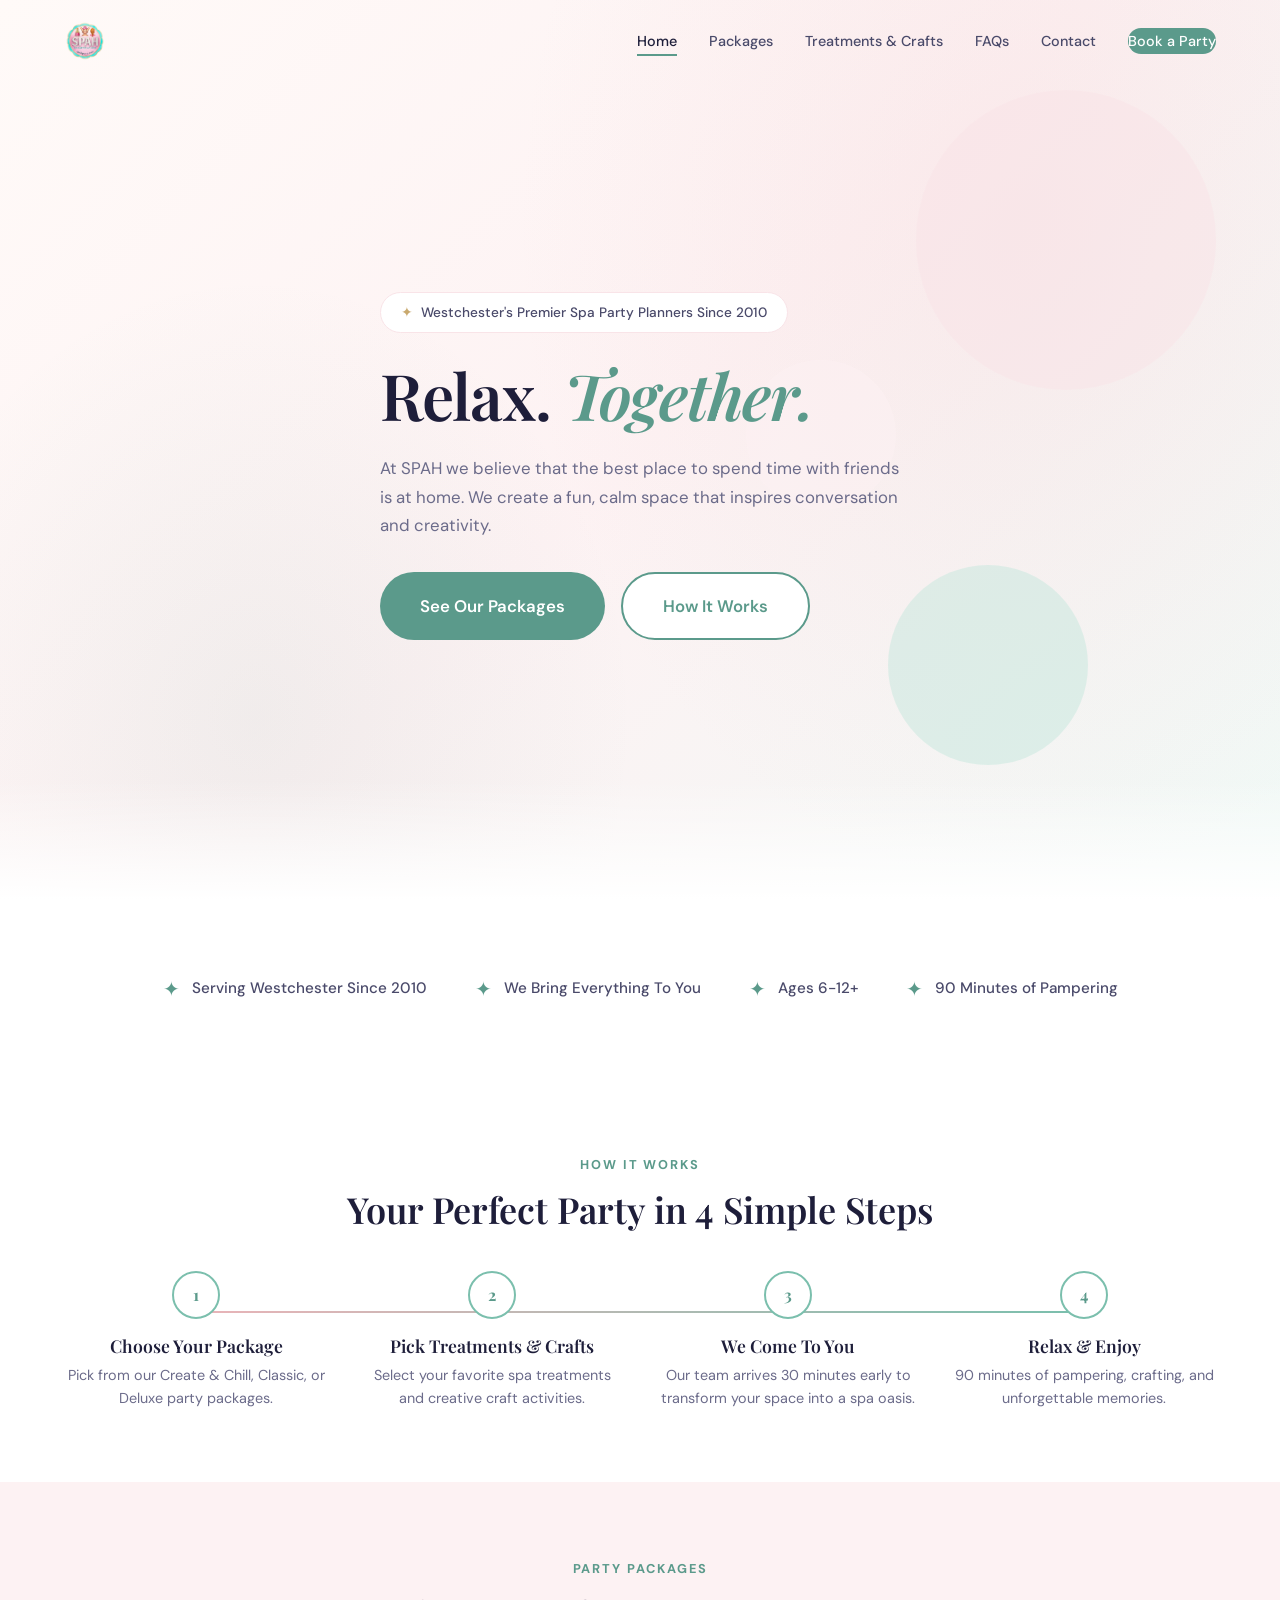
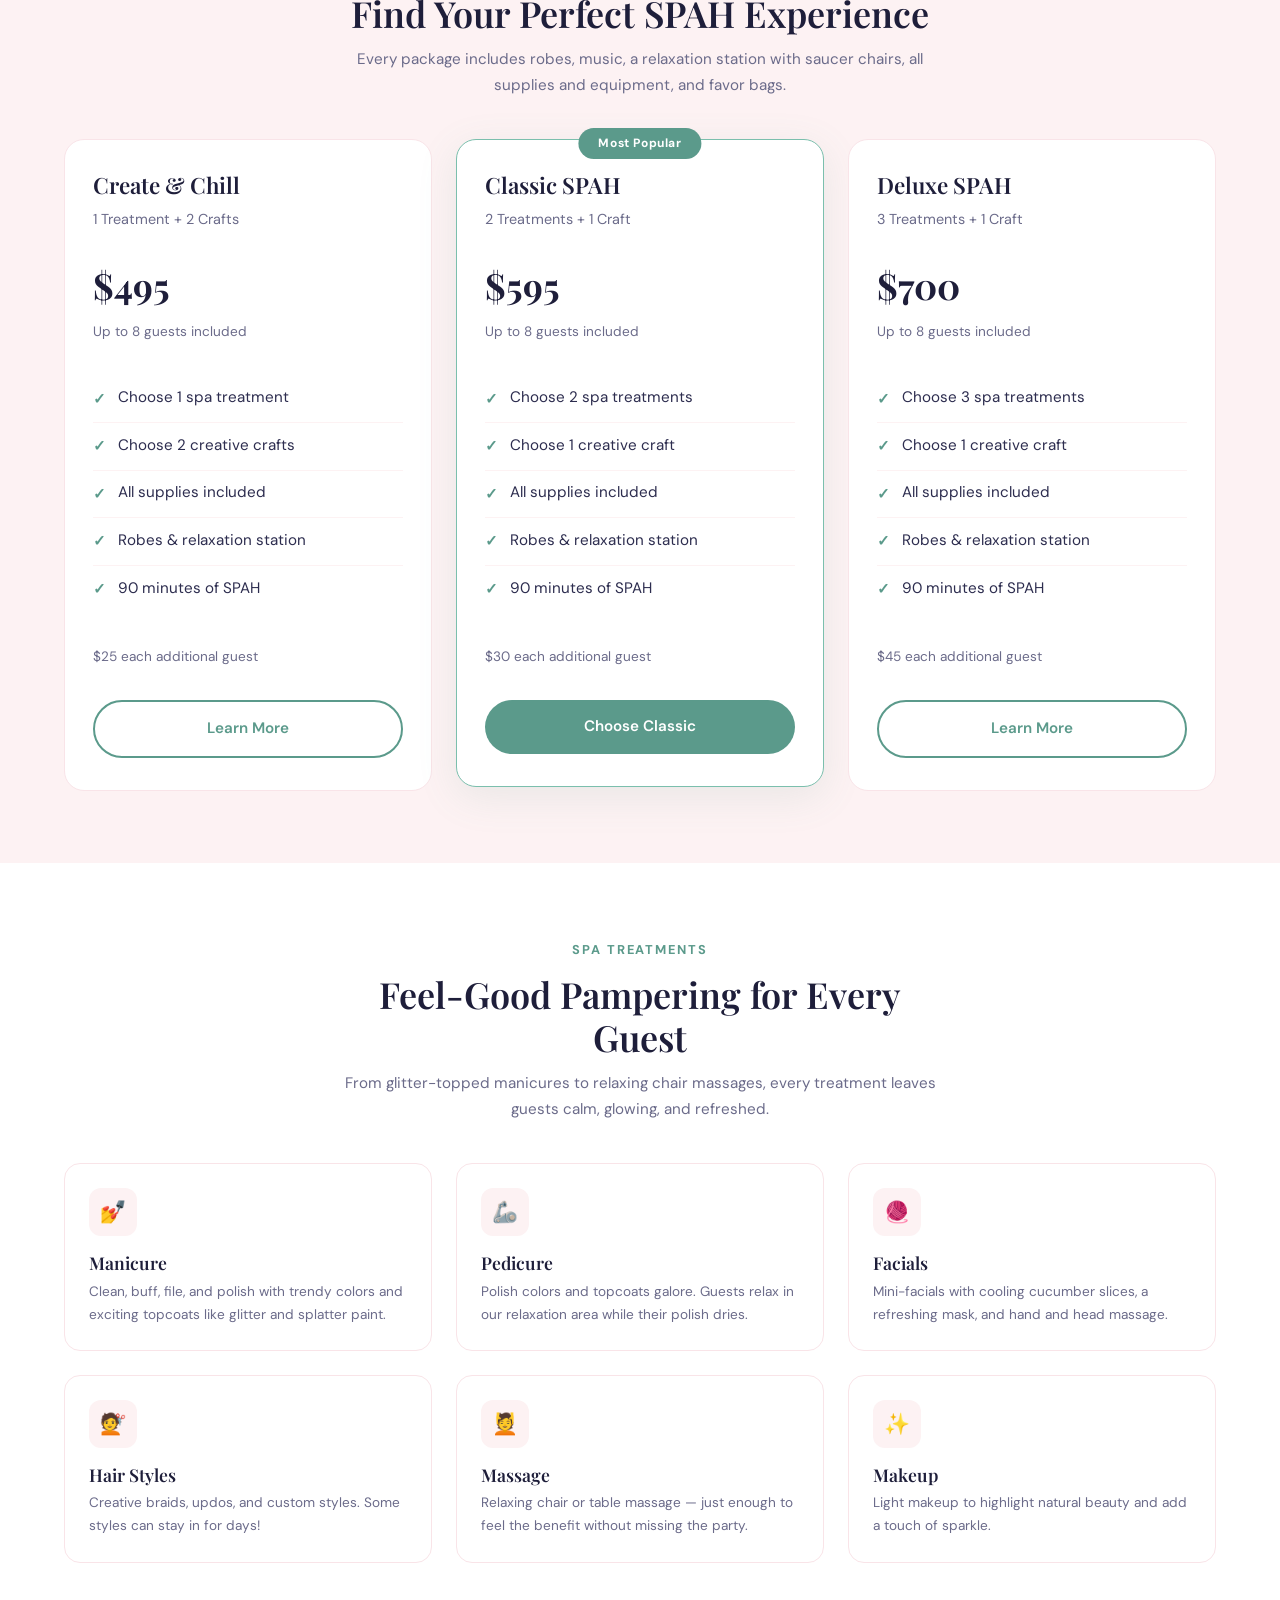
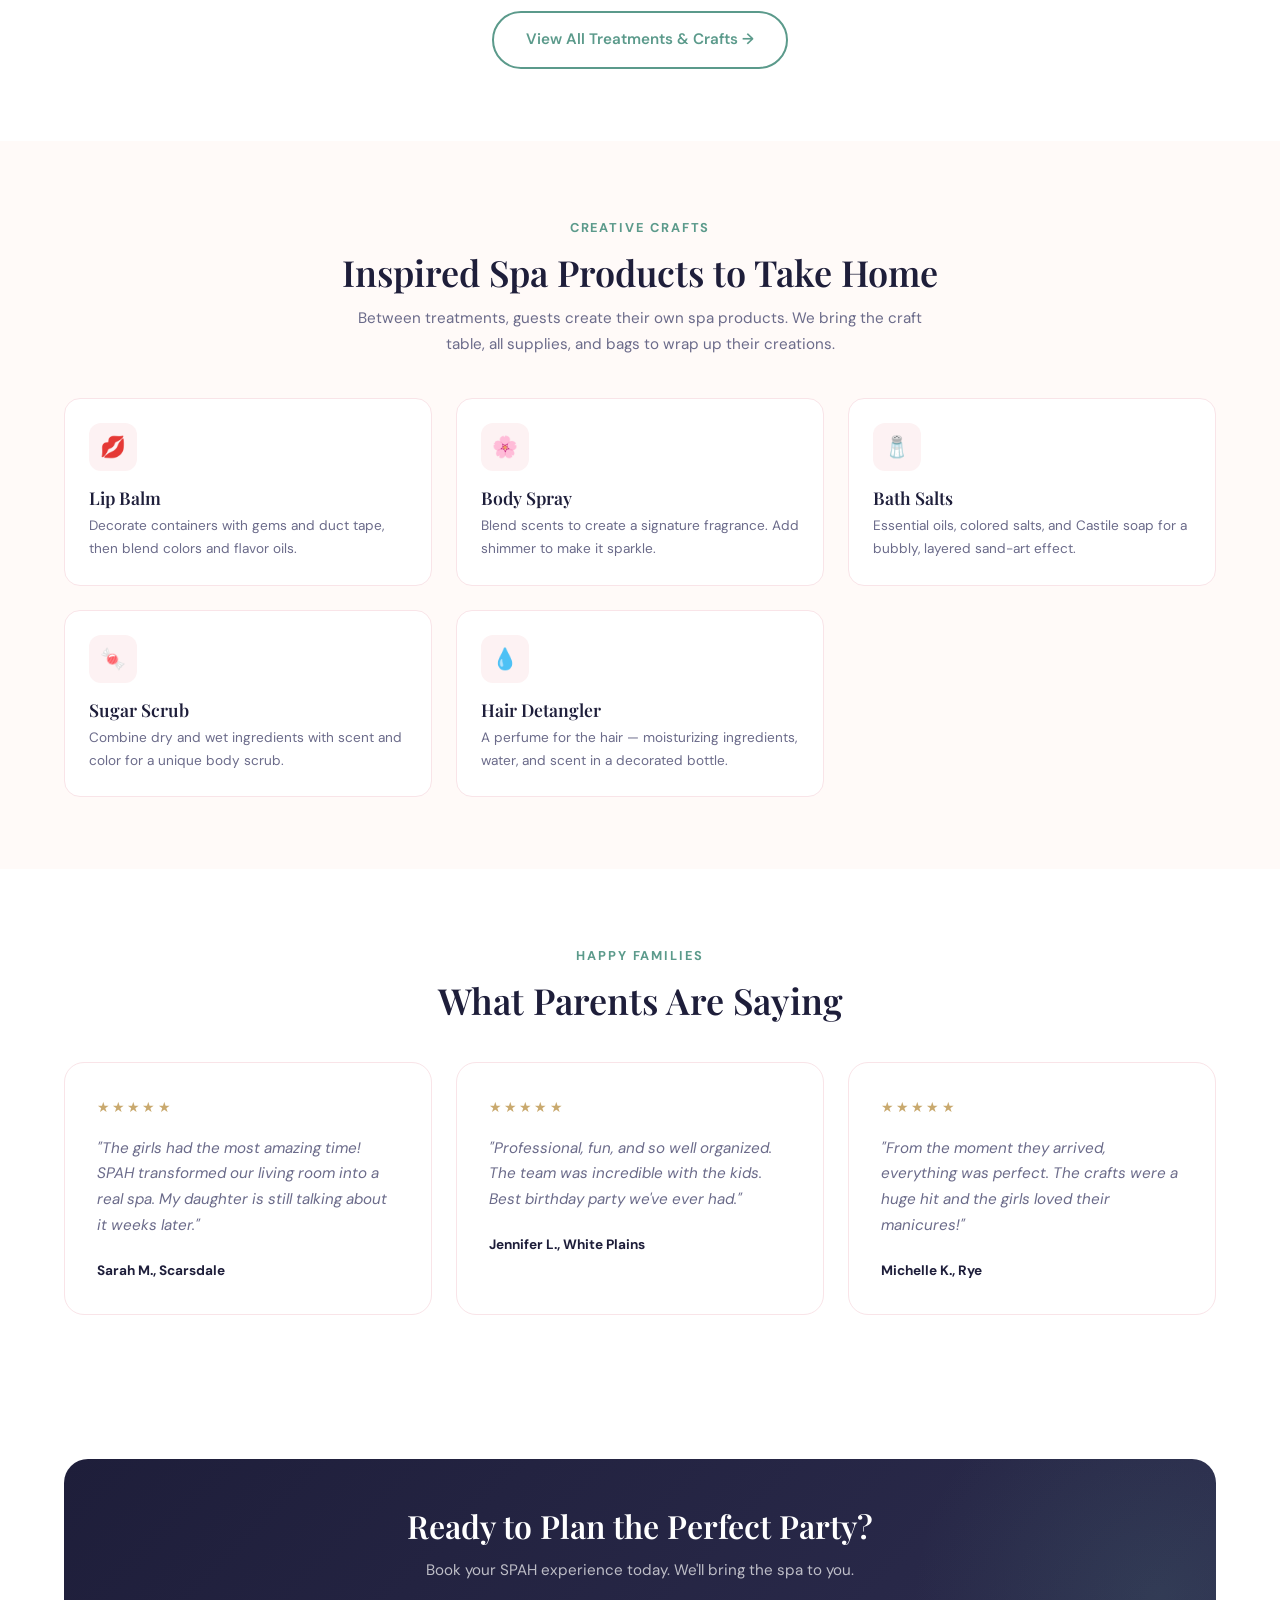
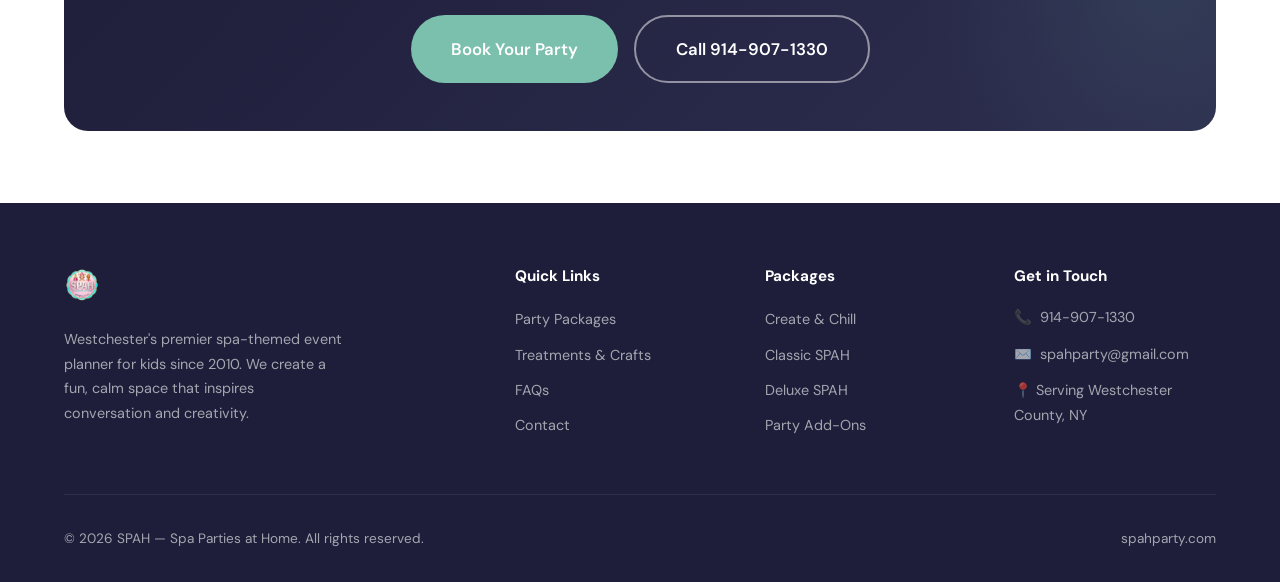
==== commit a3e2b2ae: "Add hero gradient fade and trust bar stagger animation Hero section now fades smoothly to white at t" ====
--- a/index.html
+++ b/index.html
@@ -61,14 +61,15 @@
       <div class="float-element float-1"></div>
       <div class="float-element float-2"></div>
       <div class="float-element float-3"></div>
+      <div class="hero-fade"></div>
     </section>
 
     <!-- ============================================
          2. Trust Bar
          ============================================ -->
-    <section class="section-sm reveal">
-      <div class="container">
-        <div class="trust-bar">
+    <section class="section-sm">
+      <div class="container">
+        <div class="trust-bar stagger-children">
           <div class="trust-item">
             <span class="trust-icon">&#10022;</span> Serving Westchester Since 2010
           </div>
--- a/css/style.css
+++ b/css/style.css
@@ -363,11 +363,41 @@
 /* --- Hero Section --- */
 .hero {
   min-height: 100vh;
+  min-height: 100svh;
   display: flex;
   align-items: center;
+  padding-top: 5rem;
+  padding-bottom: 3rem;
   position: relative;
   overflow: hidden;
   background: linear-gradient(135deg, var(--cream) 0%, var(--rose-50) 50%, var(--teal-50) 100%);
+}
+
+@media (max-width: 768px) {
+  .hero {
+    min-height: auto;
+    padding-top: 7rem;
+    padding-bottom: 4rem;
+    align-items: flex-start;
+  }
+}
+
+@media (max-width: 480px) {
+  .hero {
+    padding-top: 6rem;
+    padding-bottom: 3rem;
+  }
+}
+
+.hero-fade {
+  position: absolute;
+  bottom: 0;
+  left: 0;
+  width: 100%;
+  height: 120px;
+  background: linear-gradient(to bottom, transparent 0%, var(--white) 100%);
+  pointer-events: none;
+  z-index: 1;
 }
 
 .hero::before {
@@ -1237,6 +1267,23 @@
   padding: 2rem 0;
 }
 
+.trust-bar.stagger-children > .trust-item {
+  opacity: 0;
+  transform: translateY(10px);
+  transition: opacity 0.35s cubic-bezier(0.4, 0, 0.2, 1),
+              transform 0.35s cubic-bezier(0.4, 0, 0.2, 1);
+}
+
+.trust-bar.stagger-children.visible > .trust-item {
+  opacity: 1;
+  transform: translateY(0);
+}
+
+.trust-bar.stagger-children.visible > .trust-item:nth-child(1) { transition-delay: 0.05s; }
+.trust-bar.stagger-children.visible > .trust-item:nth-child(2) { transition-delay: 0.12s; }
+.trust-bar.stagger-children.visible > .trust-item:nth-child(3) { transition-delay: 0.19s; }
+.trust-bar.stagger-children.visible > .trust-item:nth-child(4) { transition-delay: 0.26s; }
+
 .trust-item {
   display: flex;
   align-items: center;
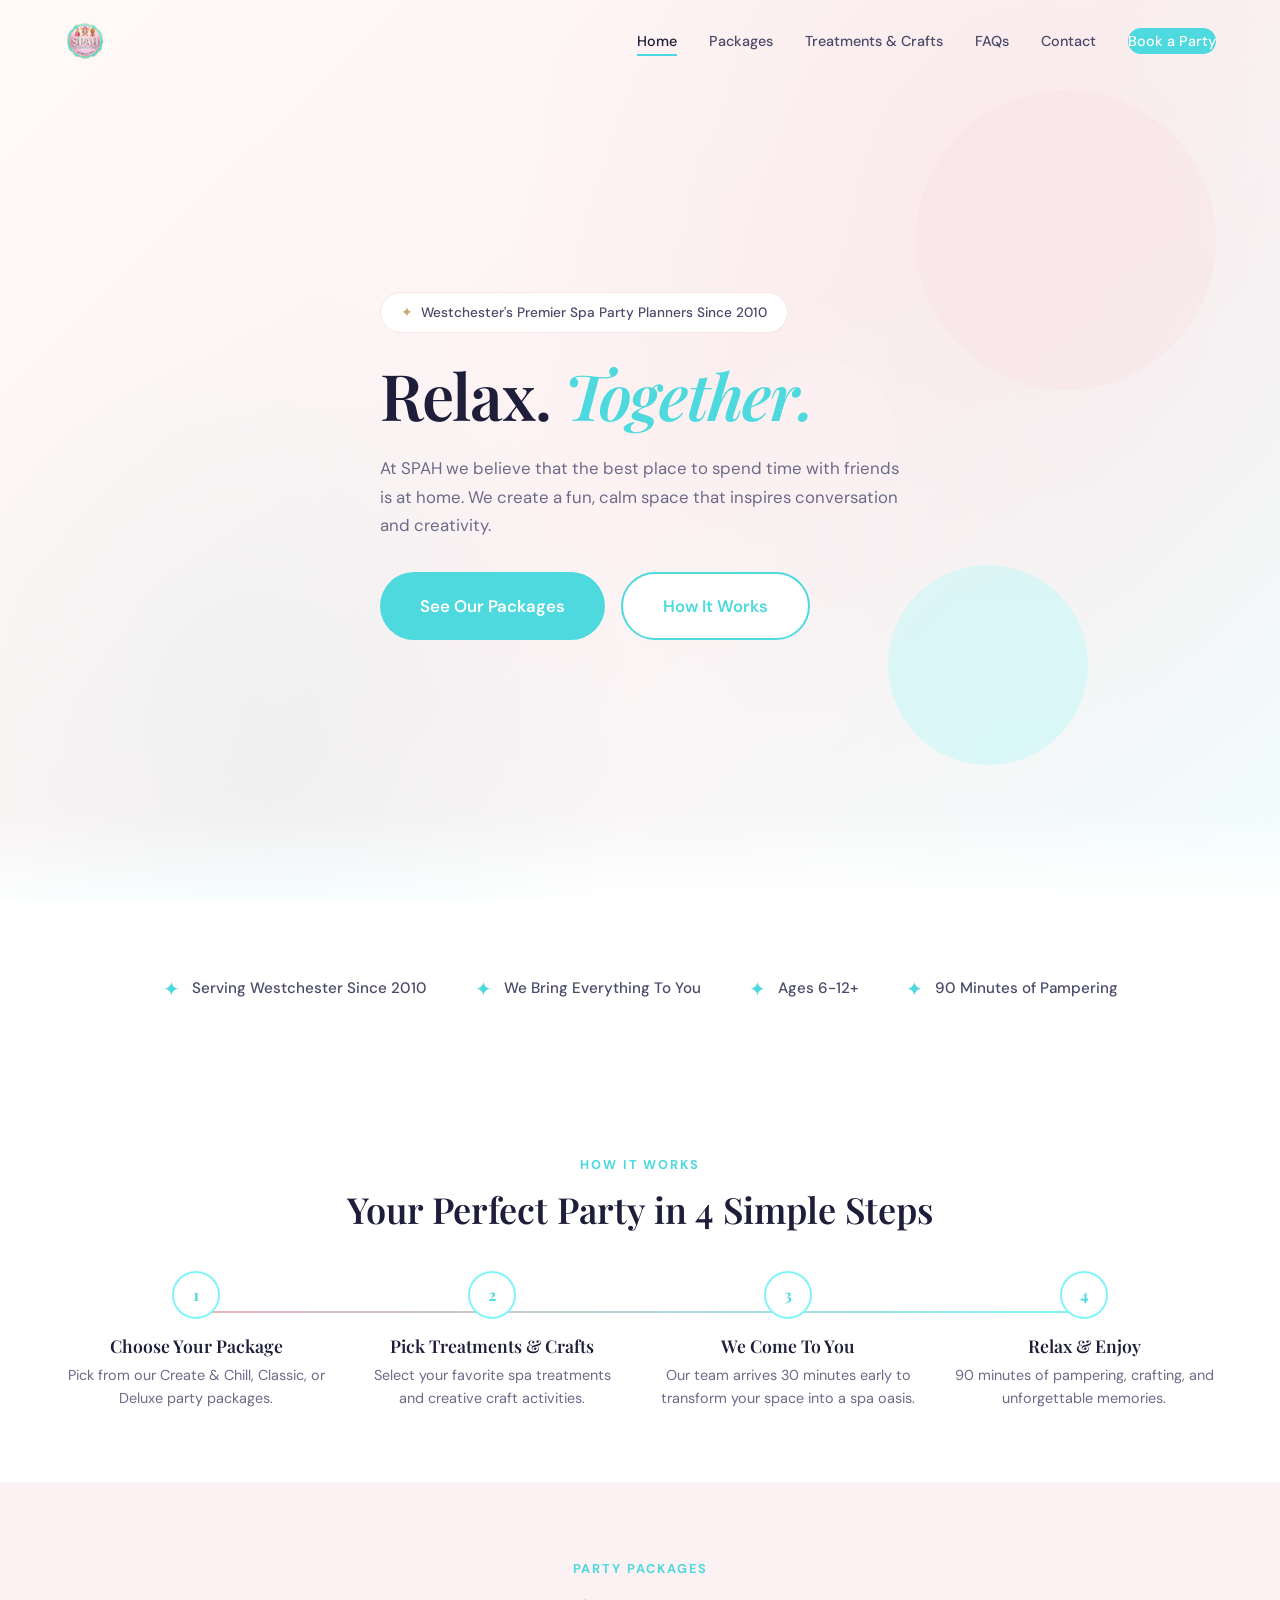
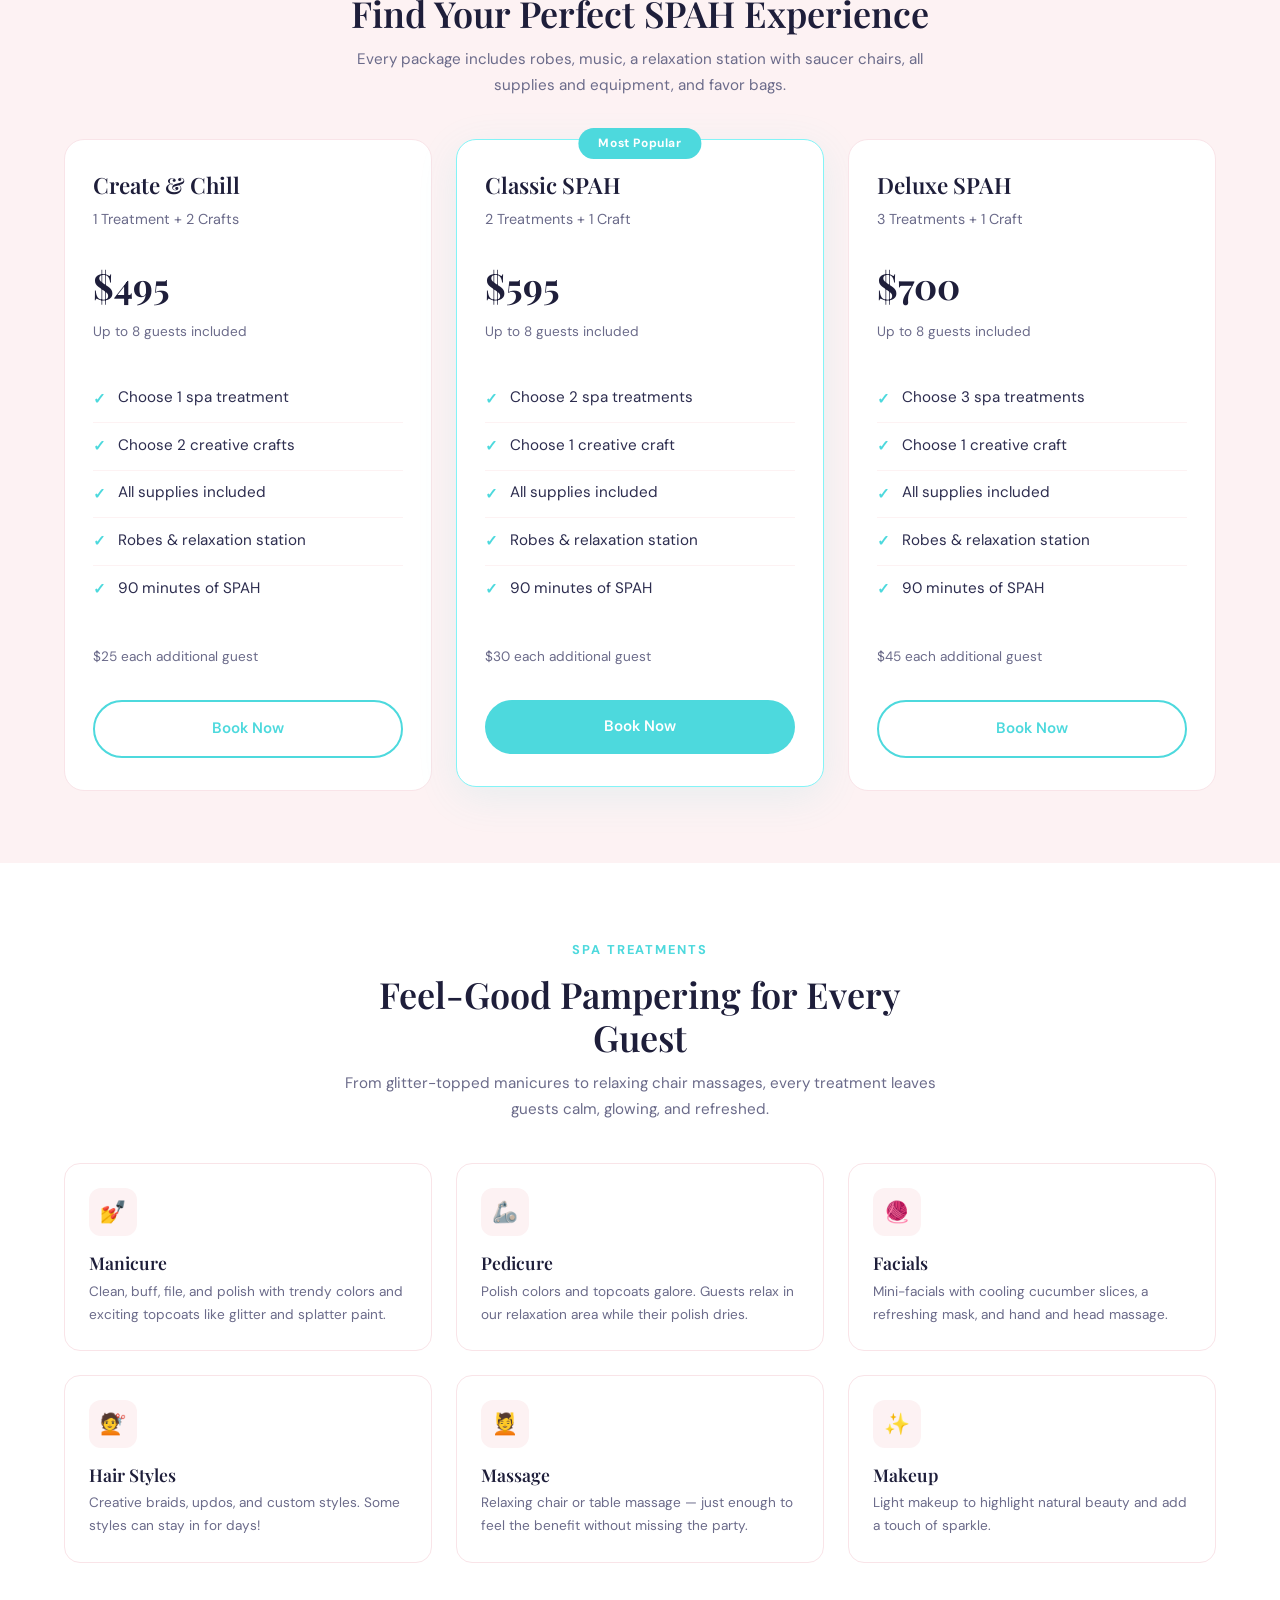
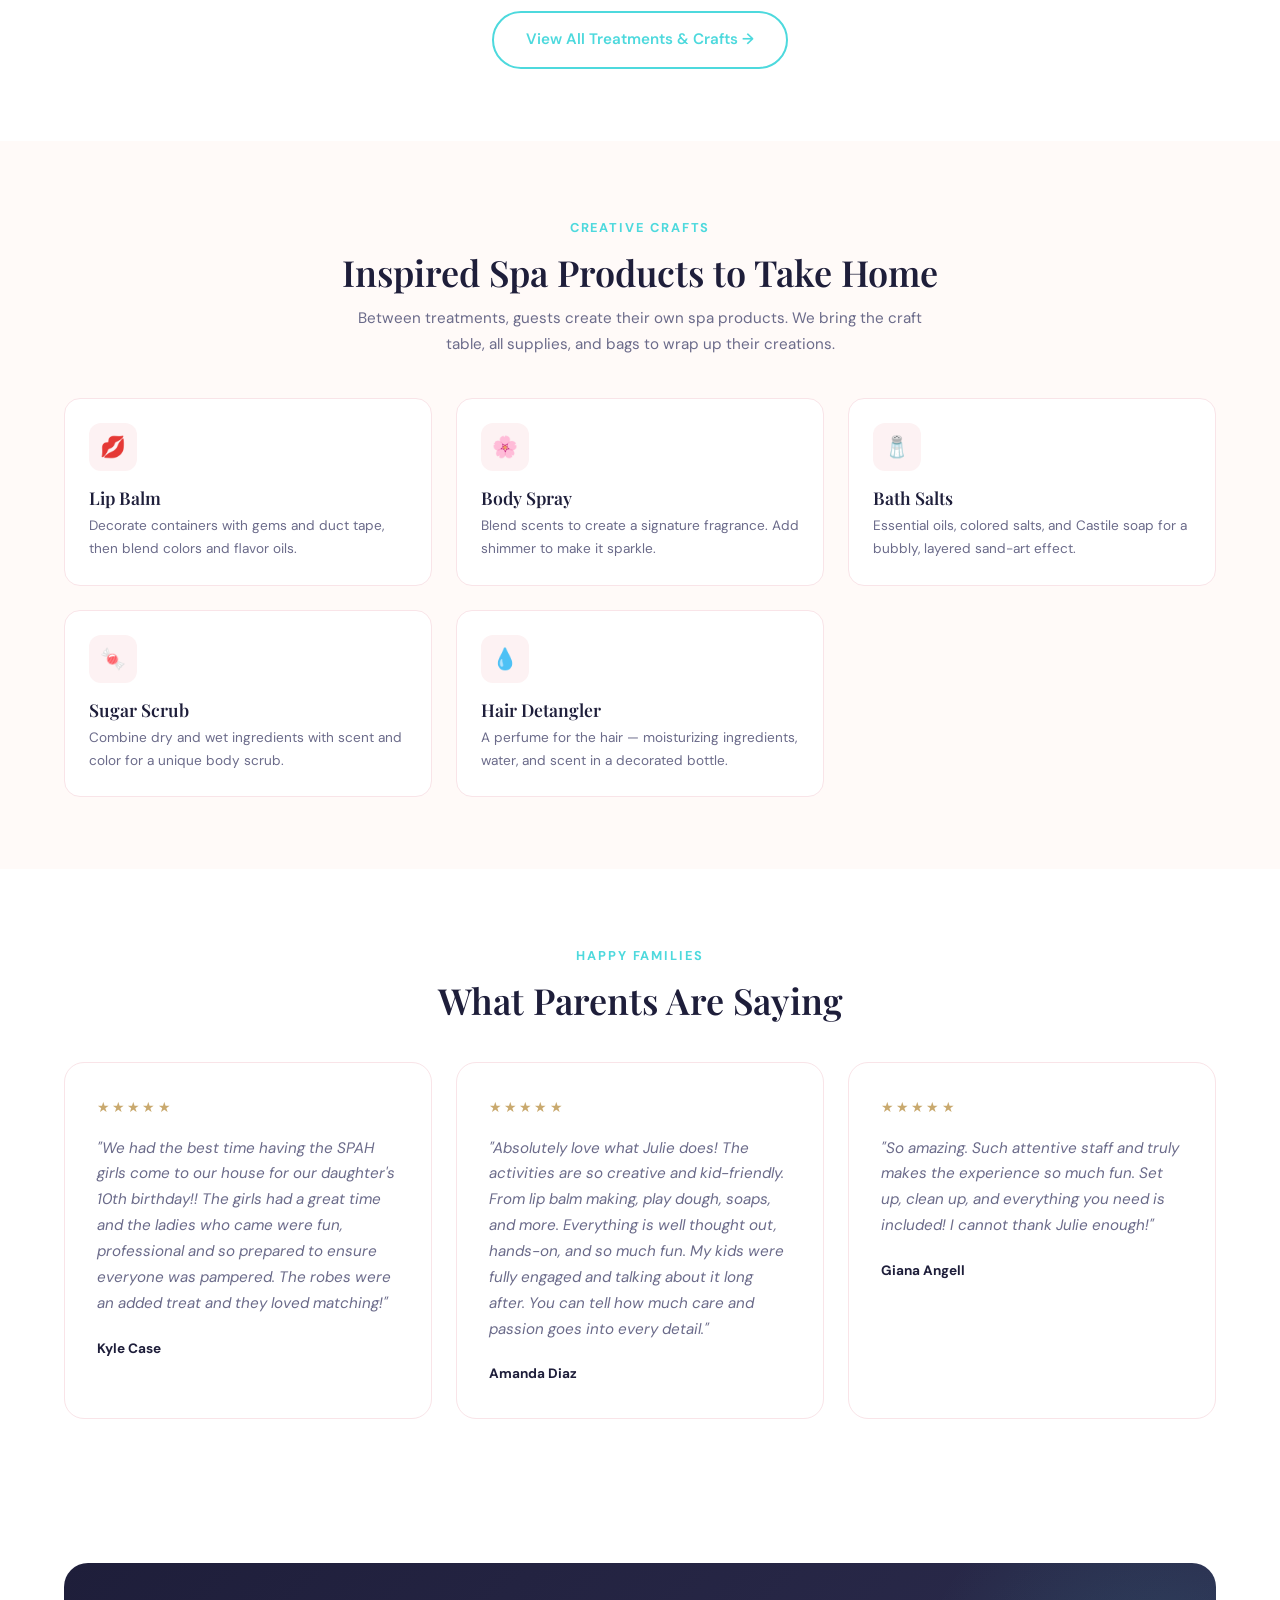
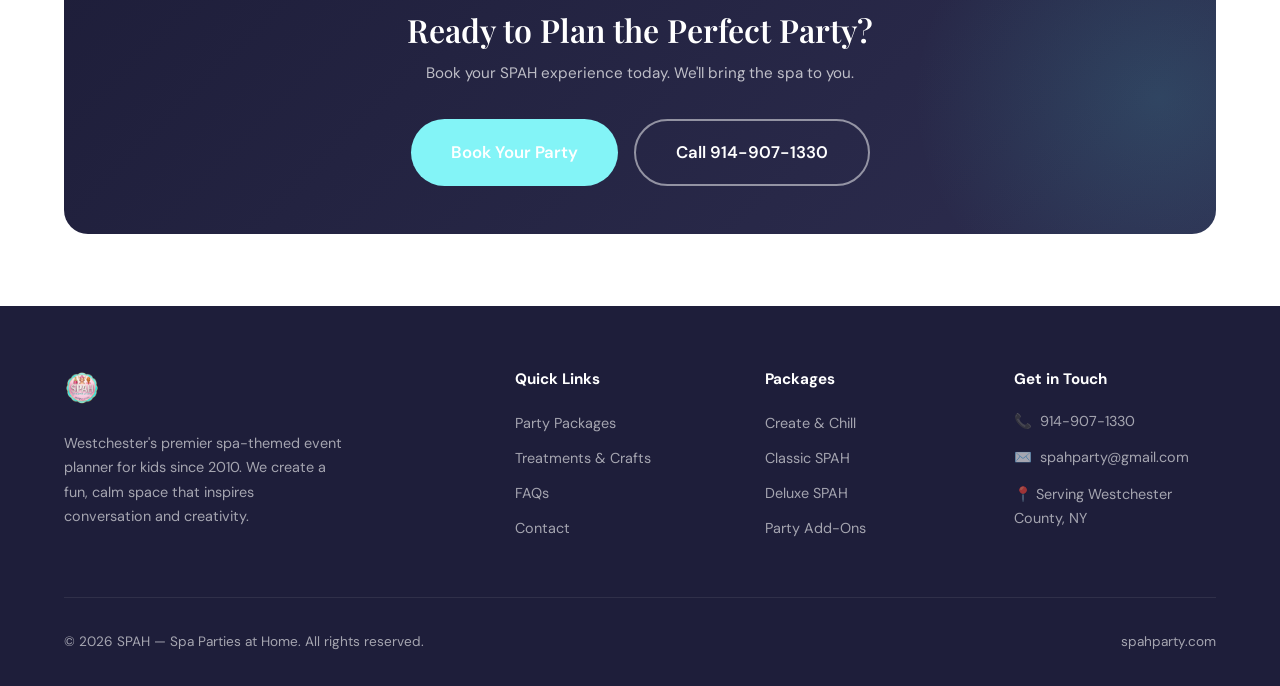
==== commit 62673d3d: "Replace placeholder testimonials with real reviews and streamline UX - Add real Google reviews from " ====
--- a/index.html
+++ b/index.html
@@ -146,7 +146,7 @@
               <li>90 minutes of SPAH</li>
             </ul>
             <p class="package-price-note">$25 each additional guest</p>
-            <a href="packages.html" class="btn btn-secondary">Learn More</a>
+            <a href="contact.html" class="btn btn-secondary">Book Now</a>
           </div>
 
           <!-- Classic SPAH (Featured) -->
@@ -164,7 +164,7 @@
               <li>90 minutes of SPAH</li>
             </ul>
             <p class="package-price-note">$30 each additional guest</p>
-            <a href="packages.html" class="btn btn-primary">Choose Classic</a>
+            <a href="contact.html" class="btn btn-primary">Book Now</a>
           </div>
 
           <!-- Deluxe SPAH -->
@@ -181,7 +181,7 @@
               <li>90 minutes of SPAH</li>
             </ul>
             <p class="package-price-note">$45 each additional guest</p>
-            <a href="packages.html" class="btn btn-secondary">Learn More</a>
+            <a href="contact.html" class="btn btn-secondary">Book Now</a>
           </div>
 
         </div>
@@ -288,21 +288,20 @@
         <div class="testimonials-grid stagger-children">
           <div class="testimonial-card">
             <div class="testimonial-stars">&#9733;&#9733;&#9733;&#9733;&#9733;</div>
-            <blockquote>"The girls had the most amazing time! SPAH transformed our living room into a real spa. My daughter is still talking about it weeks later."</blockquote>
-            <div class="testimonial-author">Sarah M., Scarsdale</div>
+            <blockquote>"We had the best time having the SPAH girls come to our house for our daughter's 10th birthday!! The girls had a great time and the ladies who came were fun, professional and so prepared to ensure everyone was pampered. The robes were an added treat and they loved matching!"</blockquote>
+            <div class="testimonial-author">Kyle Case</div>
           </div>
           <div class="testimonial-card">
             <div class="testimonial-stars">&#9733;&#9733;&#9733;&#9733;&#9733;</div>
-            <blockquote>"Professional, fun, and so well organized. The team was incredible with the kids. Best birthday party we've ever had."</blockquote>
-            <div class="testimonial-author">Jennifer L., White Plains</div>
+            <blockquote>"Absolutely love what Julie does! The activities are so creative and kid-friendly. From lip balm making, play dough, soaps, and more. Everything is well thought out, hands-on, and so much fun. My kids were fully engaged and talking about it long after. You can tell how much care and passion goes into every detail."</blockquote>
+            <div class="testimonial-author">Amanda Diaz</div>
           </div>
           <div class="testimonial-card">
             <div class="testimonial-stars">&#9733;&#9733;&#9733;&#9733;&#9733;</div>
-            <blockquote>"From the moment they arrived, everything was perfect. The crafts were a huge hit and the girls loved their manicures!"</blockquote>
-            <div class="testimonial-author">Michelle K., Rye</div>
-          </div>
-        </div>
-        <!-- Note: These are placeholder testimonials — will be replaced with real ones. -->
+            <blockquote>"So amazing. Such attentive staff and truly makes the experience so much fun. Set up, clean up, and everything you need is included! I cannot thank Julie enough!"</blockquote>
+            <div class="testimonial-author">Giana Angell</div>
+          </div>
+        </div>
       </div>
     </section>
 
--- a/css/style.css
+++ b/css/style.css
@@ -10,12 +10,12 @@
   --rose-200: #E8B4B8;
   --rose-300: #D4919A;
   --rose-400: #C06B77;
-  --teal-50: #F0F9F6;
-  --teal-100: #C5E8DD;
-  --teal-200: #7BBFAD;
-  --teal-300: #5B9A8B;
-  --teal-400: #4A8272;
-  --teal-500: #3A6B5C;
+  --teal-50: #F0FDFD;
+  --teal-100: #C1F9FA;
+  --teal-200: #83F4F7;
+  --teal-300: #4DD9DD;
+  --teal-400: #30B8BD;
+  --teal-500: #1F9499;
   --navy: #1E1E3A;
   --navy-light: #2D2D4F;
   --navy-muted: #4A4A6A;
@@ -182,9 +182,9 @@
 .nav-cta {
   background: var(--teal-300);
   color: var(--white) !important;
-  padding: 0.75rem 1.75rem;
+  padding: 0.55rem 1.4rem;
   border-radius: 50px;
-  font-size: 0.95rem;
+  font-size: 0.8rem;
   font-weight: 600;
   transition: all 0.3s ease !important;
 }
@@ -196,7 +196,7 @@
 .nav-cta:hover {
   background: var(--teal-400);
   transform: translateY(-1px);
-  box-shadow: 0 4px 15px rgba(91, 154, 139, 0.3);
+  box-shadow: 0 4px 15px rgba(77, 217, 221, 0.3);
 }
 
 /* Hamburger Menu */
@@ -319,7 +319,7 @@
 .btn-primary:hover {
   background: var(--teal-400);
   transform: translateY(-2px);
-  box-shadow: 0 8px 25px rgba(91, 154, 139, 0.35);
+  box-shadow: 0 8px 25px rgba(77, 217, 221, 0.35);
 }
 
 .btn-secondary {
@@ -331,7 +331,7 @@
 .btn-secondary:hover {
   background: var(--teal-50);
   transform: translateY(-2px);
-  box-shadow: 0 8px 25px rgba(91, 154, 139, 0.15);
+  box-shadow: 0 8px 25px rgba(77, 217, 221, 0.15);
 }
 
 .btn-rose {
@@ -394,10 +394,10 @@
   bottom: 0;
   left: 0;
   width: 100%;
-  height: 120px;
+  height: 90px;
   background: linear-gradient(to bottom, transparent 0%, var(--white) 100%);
   pointer-events: none;
-  z-index: 1;
+  z-index: 0;
 }
 
 .hero::before {
@@ -418,7 +418,7 @@
   left: -10%;
   width: 60%;
   height: 100%;
-  background: radial-gradient(ellipse, rgba(91, 154, 139, 0.08) 0%, transparent 70%);
+  background: radial-gradient(ellipse, rgba(77, 217, 221, 0.08) 0%, transparent 70%);
   pointer-events: none;
 }
 
@@ -654,7 +654,7 @@
 
 .package-card.featured {
   border-color: var(--teal-200);
-  box-shadow: 0 10px 40px rgba(91, 154, 139, 0.12);
+  box-shadow: 0 10px 40px rgba(77, 217, 221, 0.12);
 }
 
 .package-badge {
@@ -1187,7 +1187,7 @@
   right: -20%;
   width: 50%;
   height: 200%;
-  background: radial-gradient(ellipse, rgba(91, 154, 139, 0.15) 0%, transparent 60%);
+  background: radial-gradient(ellipse, rgba(77, 217, 221, 0.15) 0%, transparent 60%);
   pointer-events: none;
 }
 
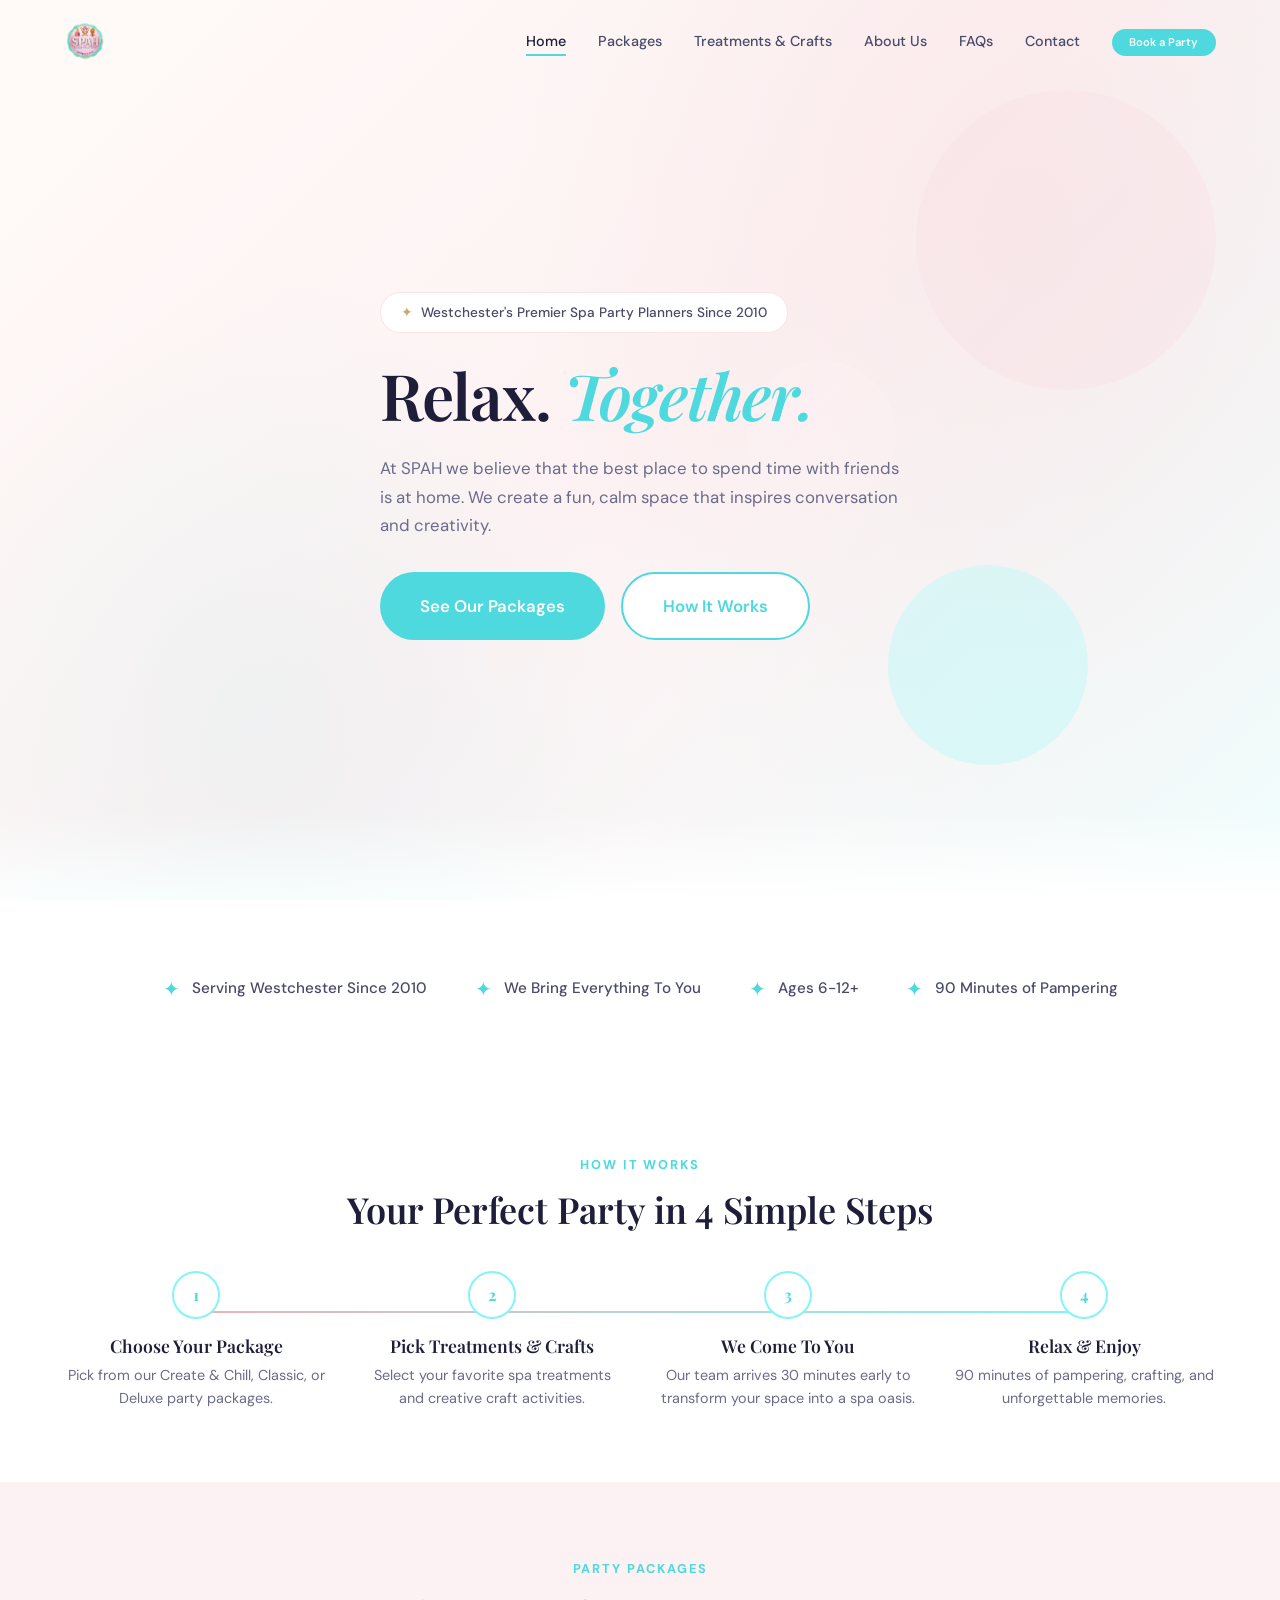
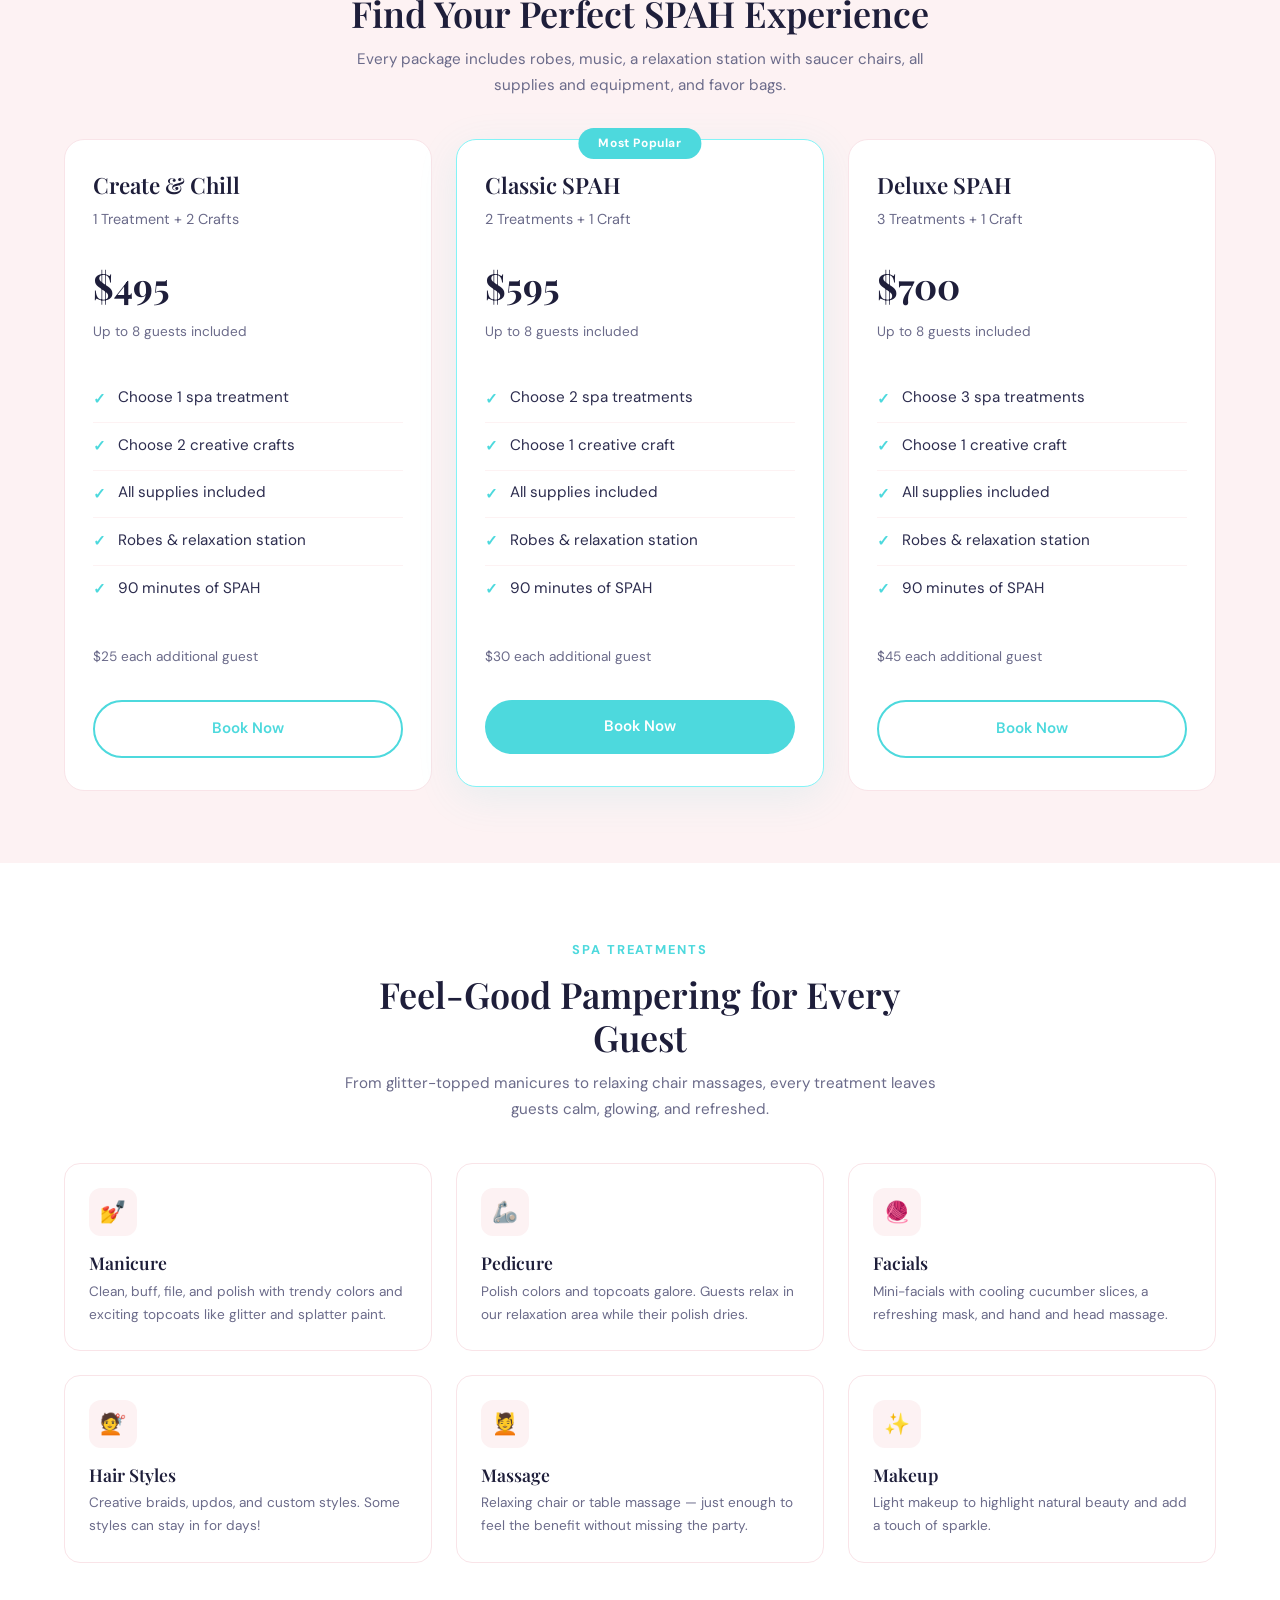
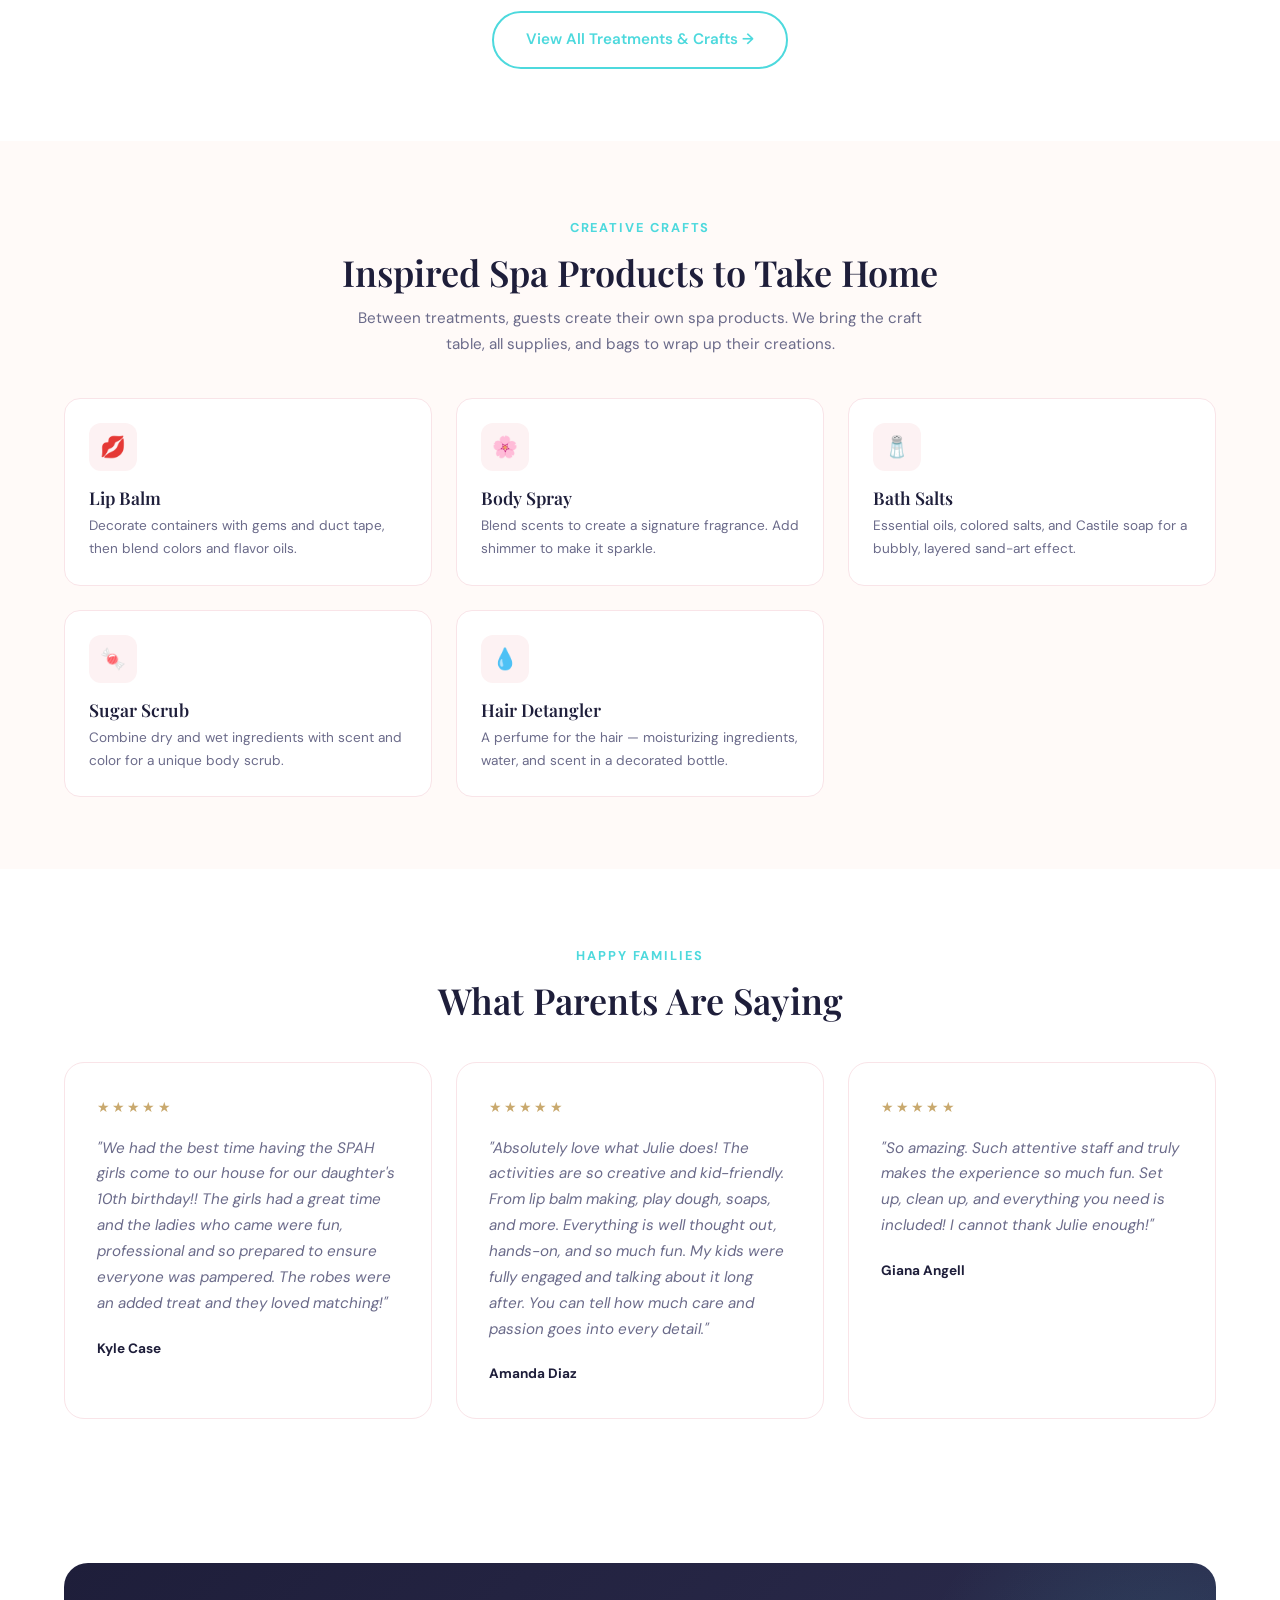
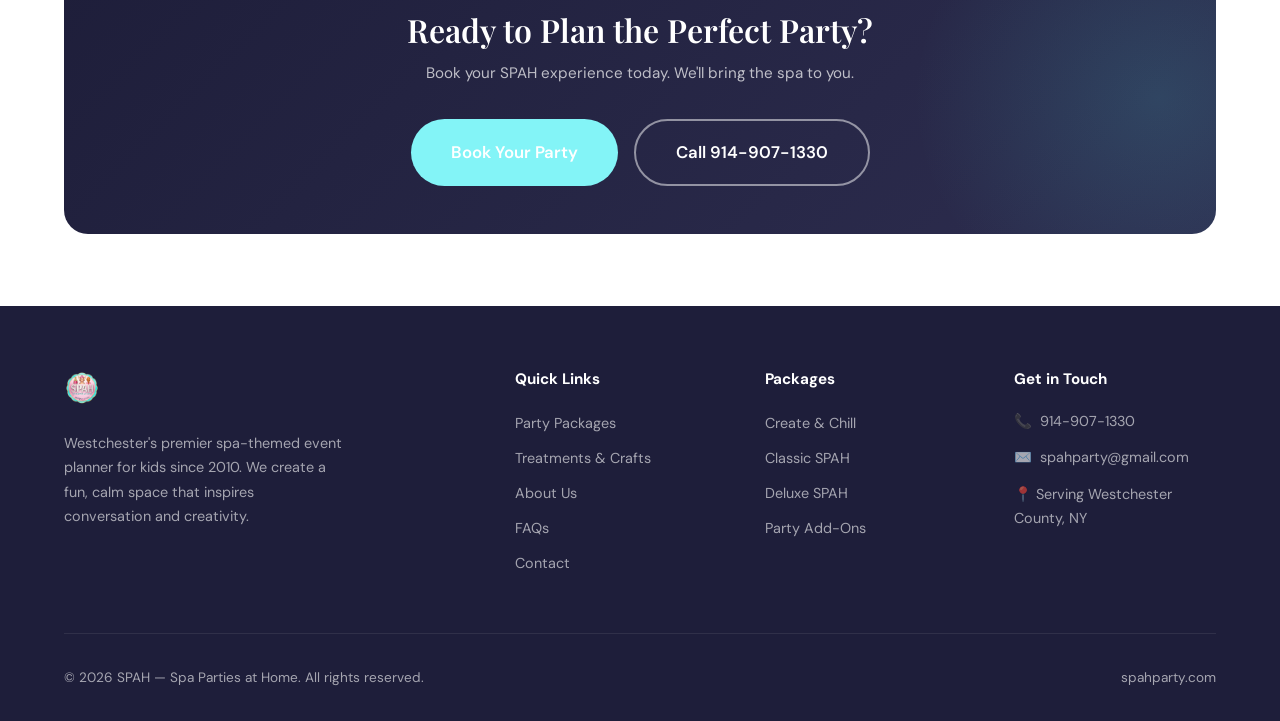
==== commit 3ddc74be: "Add About Us page and real craft images to treatments - Create About Us page with team photos and Lo" ====
--- a/index.html
+++ b/index.html
@@ -30,6 +30,7 @@
         <li><a href="index.html" class="active">Home</a></li>
         <li><a href="packages.html">Packages</a></li>
         <li><a href="treatments.html">Treatments & Crafts</a></li>
+        <li><a href="about.html">About Us</a></li>
         <li><a href="faq.html">FAQs</a></li>
         <li><a href="contact.html">Contact</a></li>
         <li><a href="contact.html" class="nav-cta">Book a Party</a></li>
@@ -338,6 +339,7 @@
           <ul class="footer-links">
             <li><a href="packages.html">Party Packages</a></li>
             <li><a href="treatments.html">Treatments & Crafts</a></li>
+            <li><a href="about.html">About Us</a></li>
             <li><a href="faq.html">FAQs</a></li>
             <li><a href="contact.html">Contact</a></li>
           </ul>
--- a/css/style.css
+++ b/css/style.css
@@ -179,12 +179,12 @@
   width: 100%;
 }
 
-.nav-cta {
+.nav-links a.nav-cta {
   background: var(--teal-300);
   color: var(--white) !important;
-  padding: 0.55rem 1.4rem;
+  padding: 0.4rem 1.1rem;
   border-radius: 50px;
-  font-size: 0.8rem;
+  font-size: 0.7rem;
   font-weight: 600;
   transition: all 0.3s ease !important;
 }
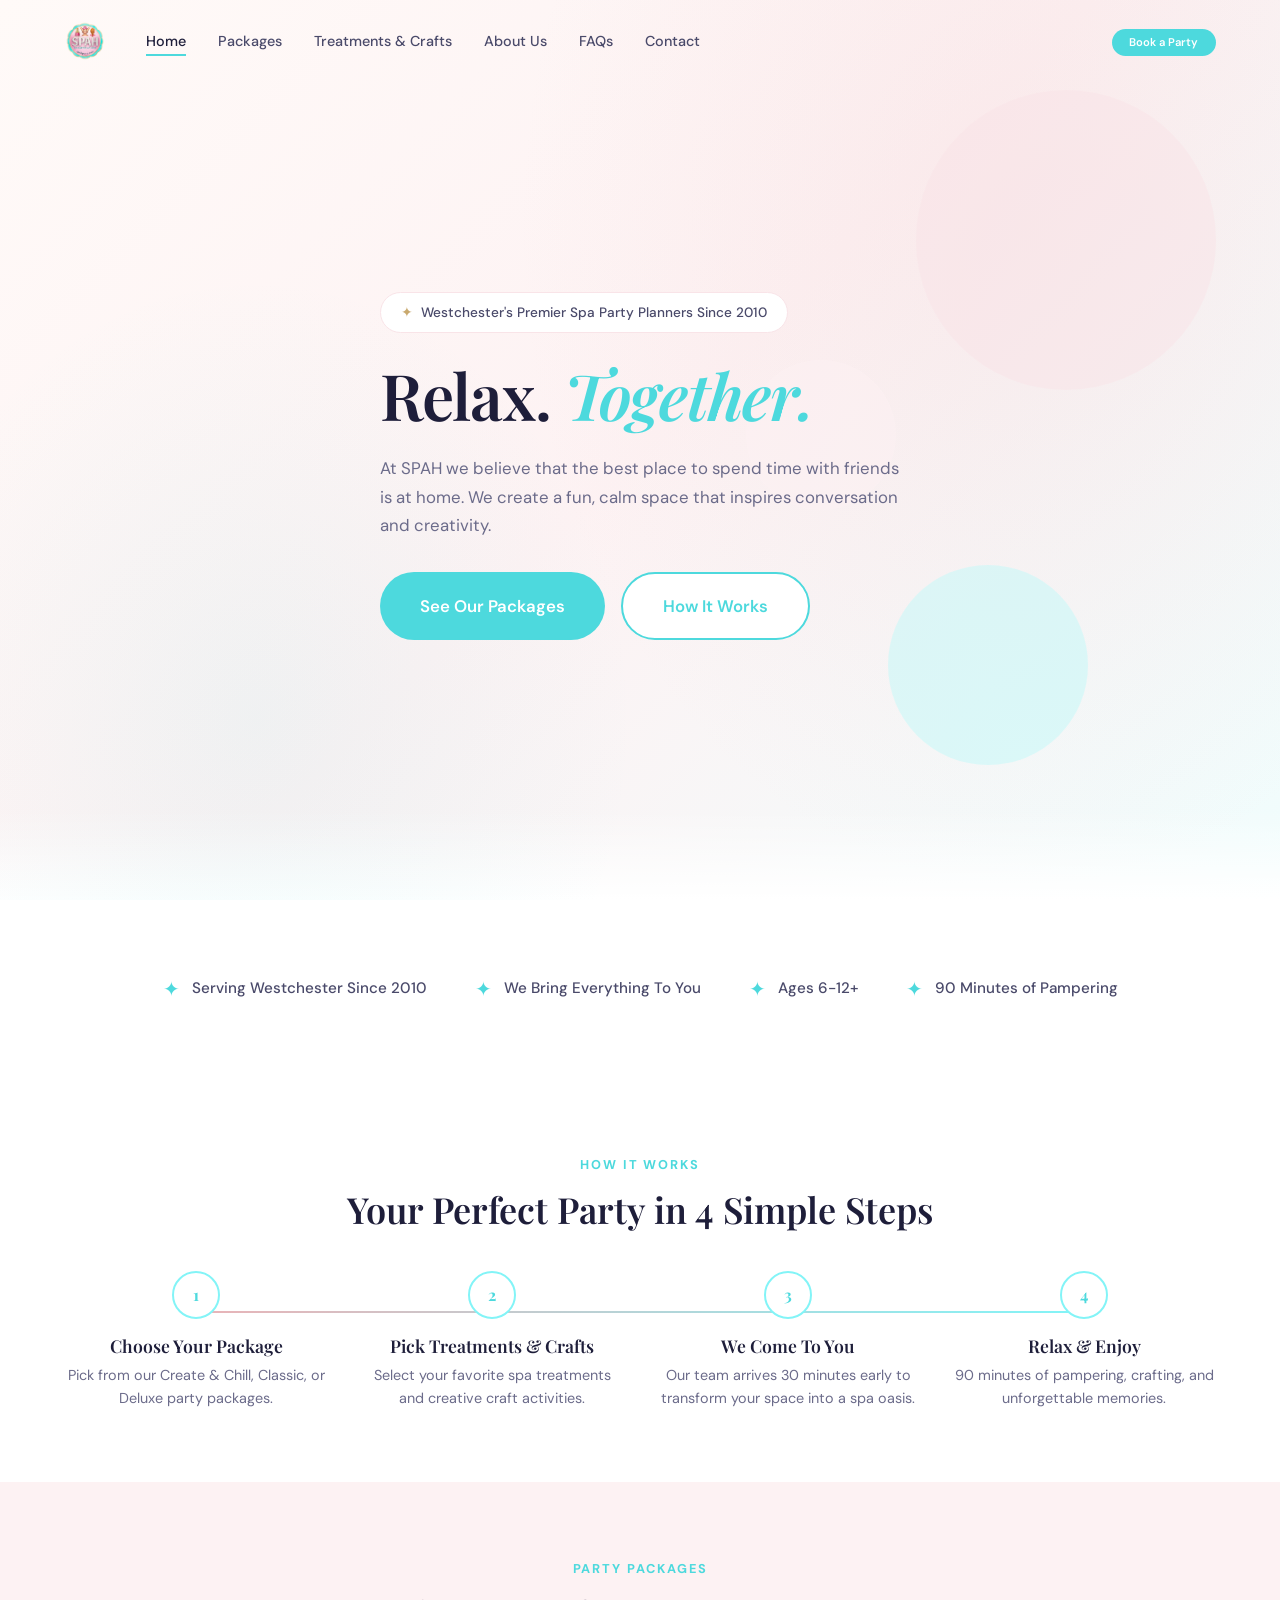
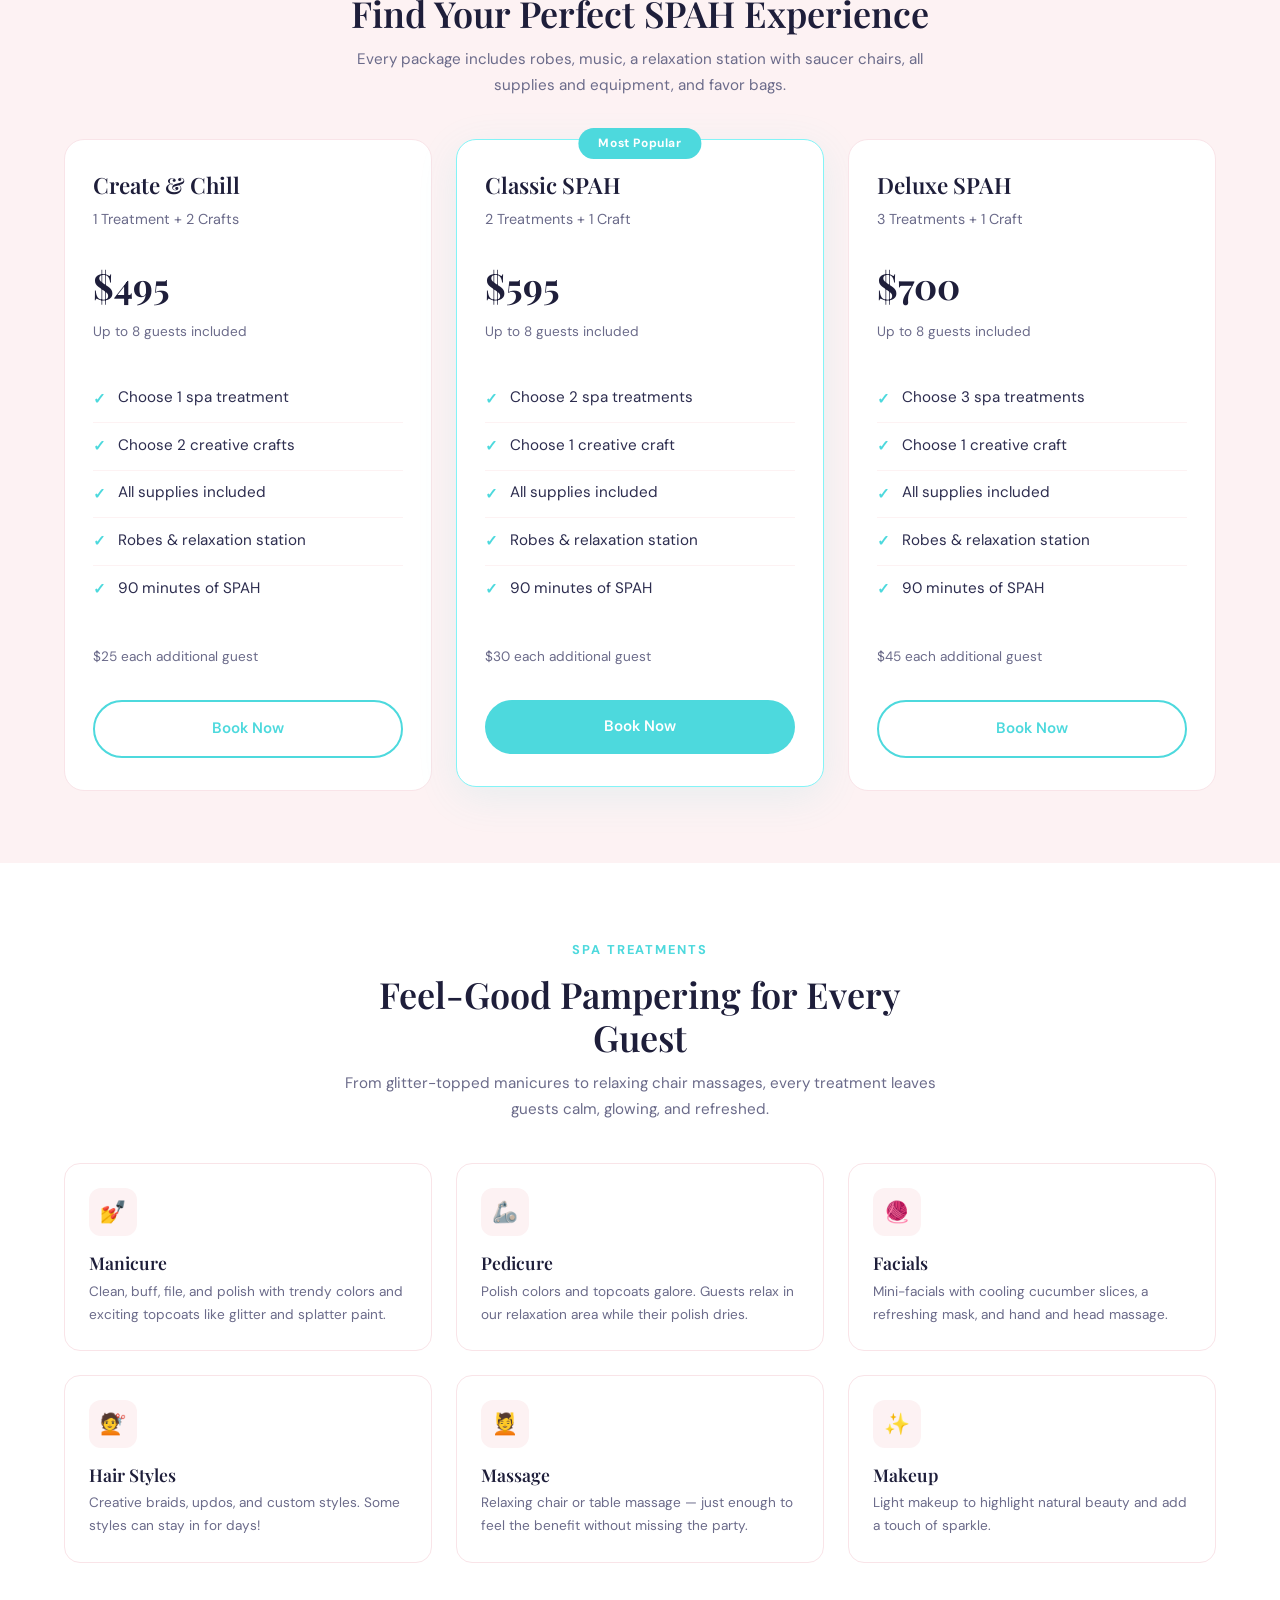
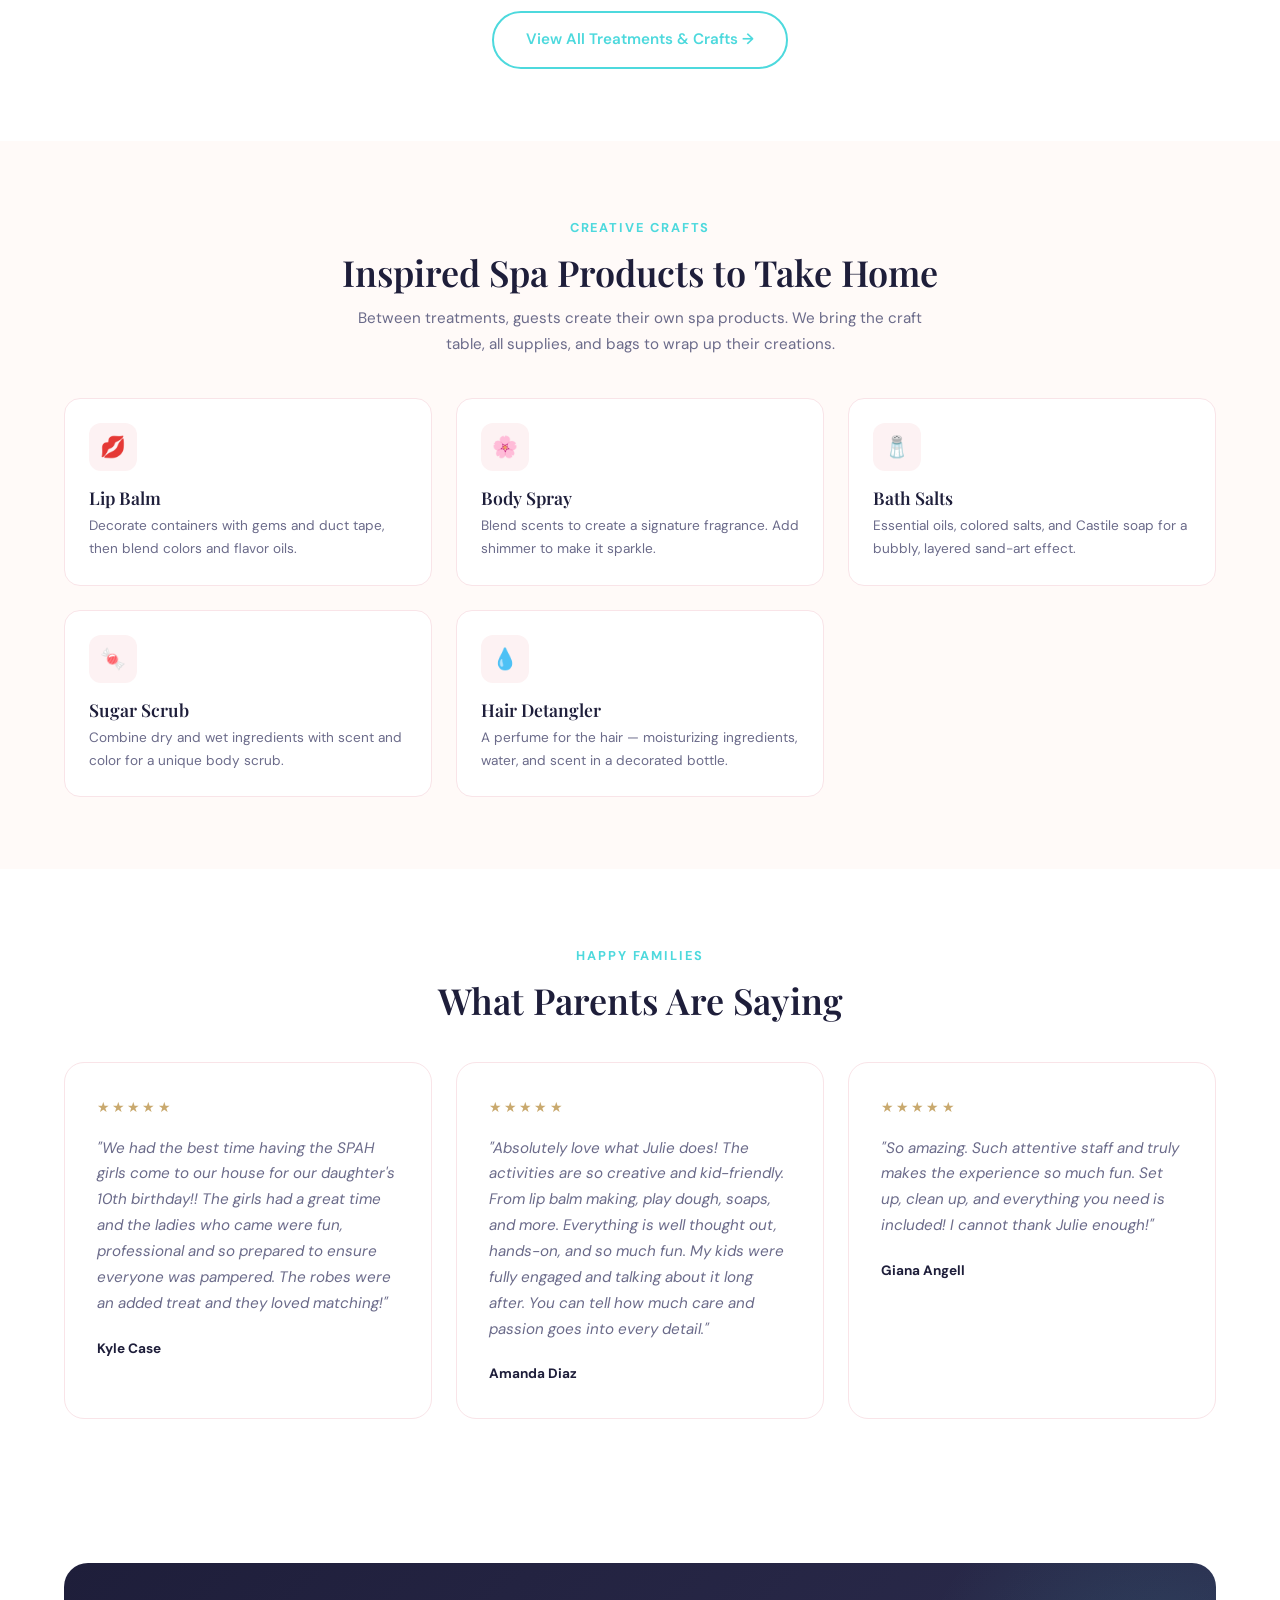
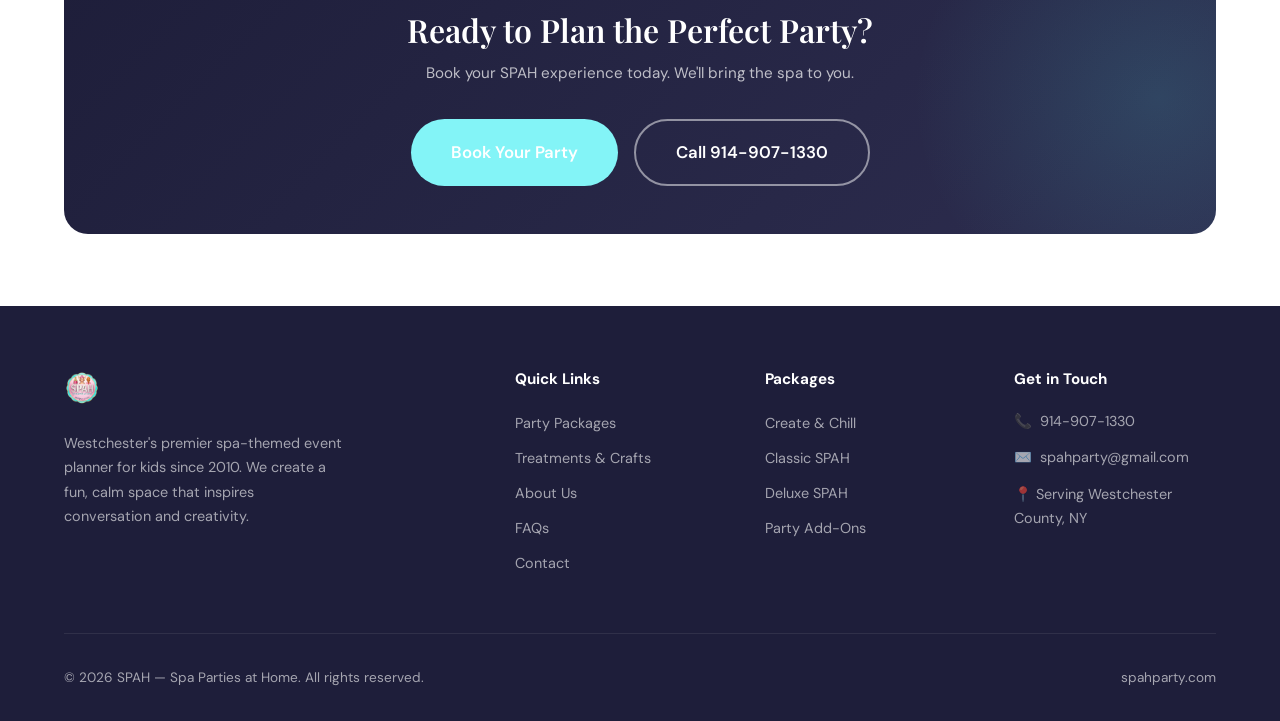
==== commit 188640d8: "Standardize page titles, footer encoding, and add CNAME for custom domain - Standardize em-dash in p" ====
--- a/index.html
+++ b/index.html
@@ -8,7 +8,7 @@
   <meta property="og:description" content="We create a fun, calm space that inspires conversation and creativity. Spa treatments, creative crafts, and unforgettable memories for ages 6-12+.">
   <meta property="og:type" content="website">
   <meta property="og:url" content="https://spahparty.com">
-  <title>SPAH - Spa Parties at Home | Westchester's Premier Spa Party Planners</title>
+  <title>SPAH — Spa Parties at Home | Westchester's Premier Spa Party Planners</title>
 
   <!-- Google Fonts -->
   <link rel="preconnect" href="https://fonts.googleapis.com">
@@ -355,13 +355,13 @@
         </div>
         <div>
           <h4>Get in Touch</h4>
-          <div class="footer-contact-item">&#128222; <a href="tel:9149071330">914-907-1330</a></div>
-          <div class="footer-contact-item">&#9993;&#65039; <a href="mailto:spahparty@gmail.com">spahparty@gmail.com</a></div>
-          <div class="footer-contact-item">&#128205; Serving Westchester County, NY</div>
+          <div class="footer-contact-item">📞 <a href="tel:9149071330">914-907-1330</a></div>
+          <div class="footer-contact-item">✉️ <a href="mailto:spahparty@gmail.com">spahparty@gmail.com</a></div>
+          <div class="footer-contact-item">📍 Serving Westchester County, NY</div>
         </div>
       </div>
       <div class="footer-bottom">
-        <p>&copy; 2026 SPAH &mdash; Spa Parties at Home. All rights reserved.</p>
+        <p>&copy; 2026 SPAH — Spa Parties at Home. All rights reserved.</p>
         <p>spahparty.com</p>
       </div>
     </div>
--- a/css/style.css
+++ b/css/style.css
@@ -119,7 +119,7 @@
 .navbar .container {
   display: flex;
   align-items: center;
-  justify-content: space-between;
+  gap: 2.5rem;
 }
 
 .nav-logo {
@@ -147,6 +147,7 @@
   align-items: center;
   gap: 2rem;
   list-style: none;
+  flex: 1;
 }
 
 .nav-links a {
@@ -177,6 +178,10 @@
 .nav-links a:hover::after,
 .nav-links a.active::after {
   width: 100%;
+}
+
+.nav-links li:last-child {
+  margin-left: auto;
 }
 
 .nav-links a.nav-cta {
@@ -235,6 +240,7 @@
 @media (max-width: 768px) {
   .hamburger {
     display: flex;
+    margin-left: auto;
   }
 
   .nav-links {
@@ -380,6 +386,7 @@
     padding-bottom: 4rem;
     align-items: flex-start;
   }
+
 }
 
 @media (max-width: 480px) {
@@ -522,6 +529,44 @@
   overflow: hidden;
 }
 
+.page-hero::before {
+  content: '';
+  position: absolute;
+  top: -50%;
+  right: -20%;
+  width: 80%;
+  height: 150%;
+  background: radial-gradient(ellipse, rgba(232, 180, 184, 0.15) 0%, transparent 70%);
+  pointer-events: none;
+}
+
+.page-hero::after {
+  content: '';
+  position: absolute;
+  bottom: -30%;
+  left: -10%;
+  width: 60%;
+  height: 100%;
+  background: radial-gradient(ellipse, rgba(77, 217, 221, 0.08) 0%, transparent 70%);
+  pointer-events: none;
+}
+
+.page-hero .container {
+  position: relative;
+  z-index: 1;
+}
+
+.page-hero .hero-fade {
+  position: absolute;
+  bottom: 0;
+  left: 0;
+  width: 100%;
+  height: 90px;
+  background: linear-gradient(to bottom, transparent 0%, var(--white) 100%);
+  pointer-events: none;
+  z-index: 0;
+}
+
 .page-hero h1 {
   font-size: clamp(1.85rem, 4vw, 2.75rem);
   margin-bottom: 0.75rem;
@@ -532,6 +577,67 @@
   color: var(--text-light);
   max-width: 600px;
   margin: 0 auto;
+}
+
+/* About Us hero grid */
+.about-hero-grid {
+  display: grid;
+  grid-template-columns: 1fr 1fr;
+  gap: 3rem;
+  align-items: center;
+}
+
+.about-mobile-title {
+  display: none;
+}
+
+.about-photo-mobile {
+  display: none;
+}
+
+.about-hero-photo {
+  position: relative;
+  z-index: 1;
+  max-width: 380px;
+  justify-self: center;
+}
+
+.about-hero-photo img {
+  width: 100%;
+  border-radius: 1.25rem;
+  box-shadow: 0 12px 40px rgba(0,0,0,0.12);
+  object-fit: cover;
+  aspect-ratio: 3/4;
+  object-position: center 20%;
+}
+
+@media (max-width: 768px) {
+  .about-hero-grid {
+    grid-template-columns: 1fr;
+    text-align: center;
+    gap: 0;
+  }
+
+  .about-mobile-title {
+    display: block;
+    font-size: clamp(1.85rem, 4vw, 2.75rem);
+    margin-bottom: 1rem;
+  }
+
+  .about-photo-mobile {
+    display: block;
+    max-width: 260px;
+    margin: 1.5rem auto;
+  }
+
+  .about-photo-desktop {
+    display: none;
+  }
+
+  .about-hero-grid .hero-content p {
+    margin-left: auto;
+    margin-right: auto;
+  }
 }
 
 /* --- Section Headers --- */
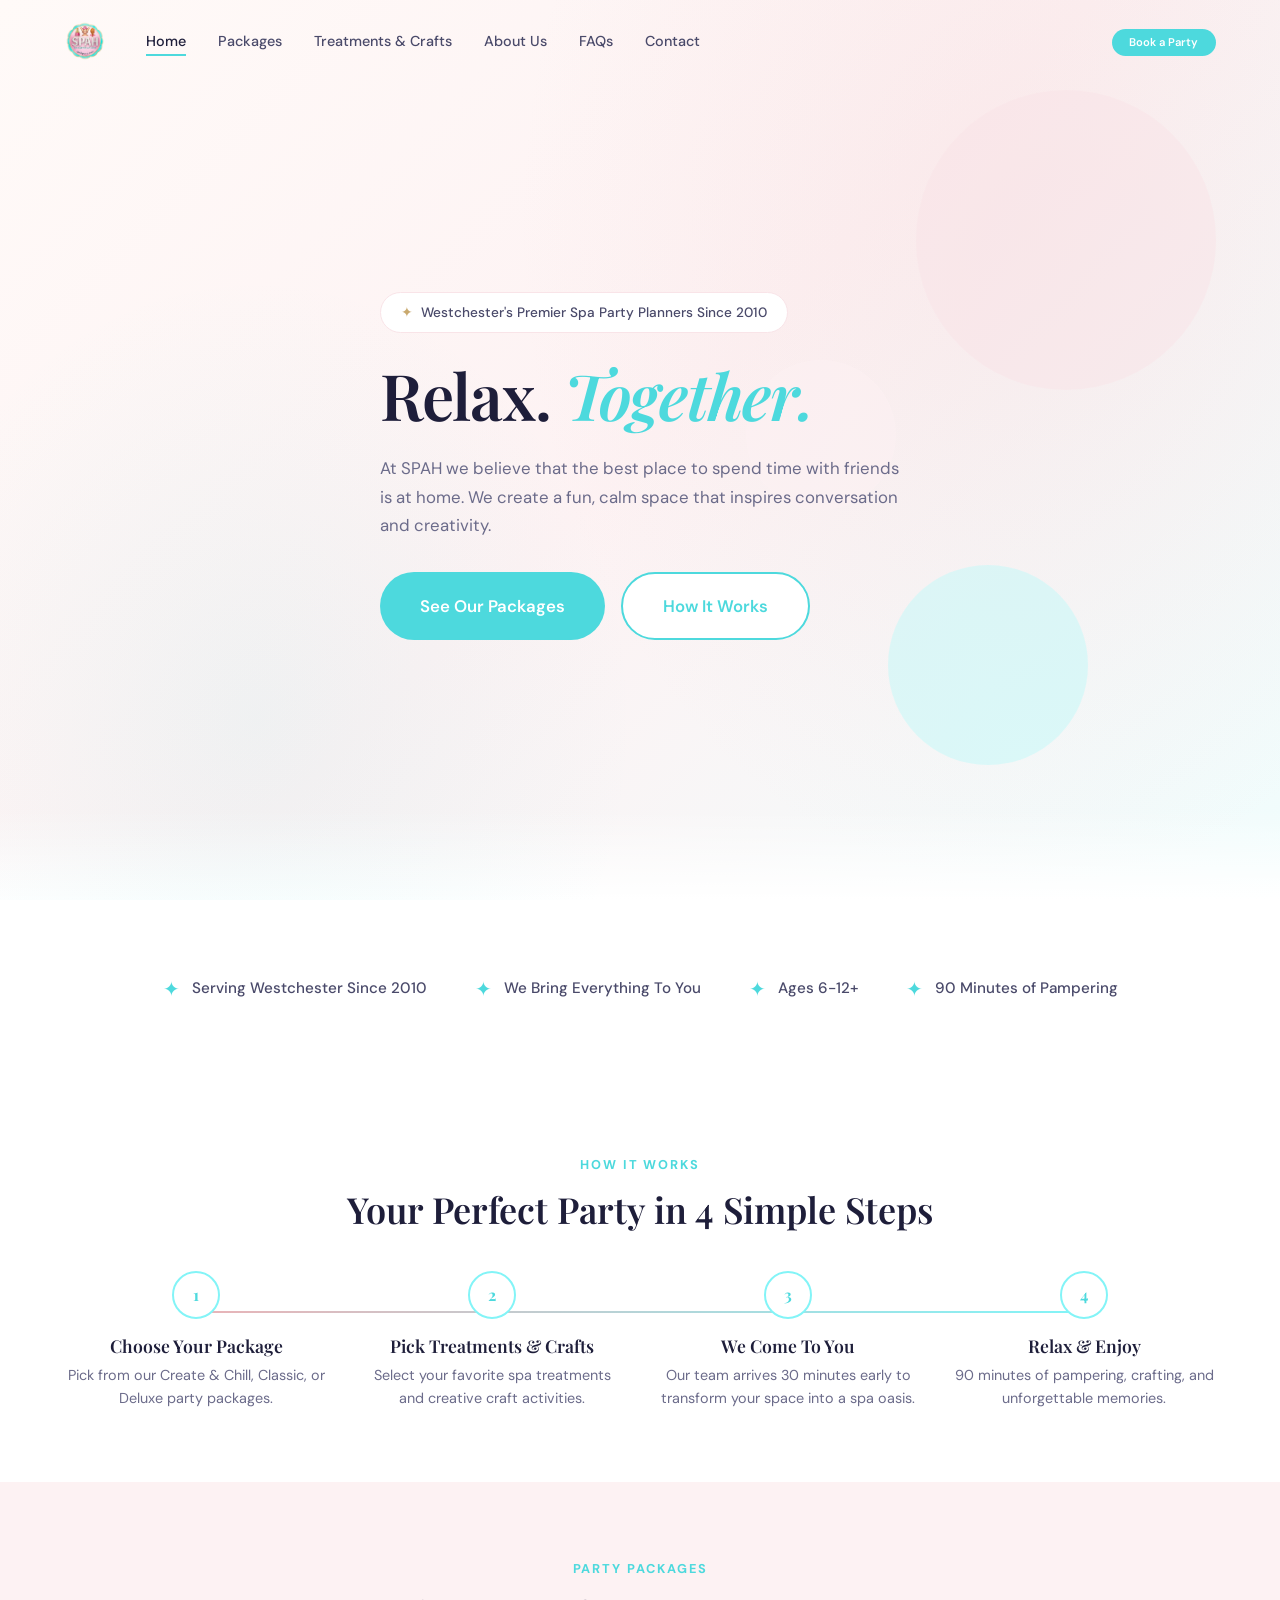
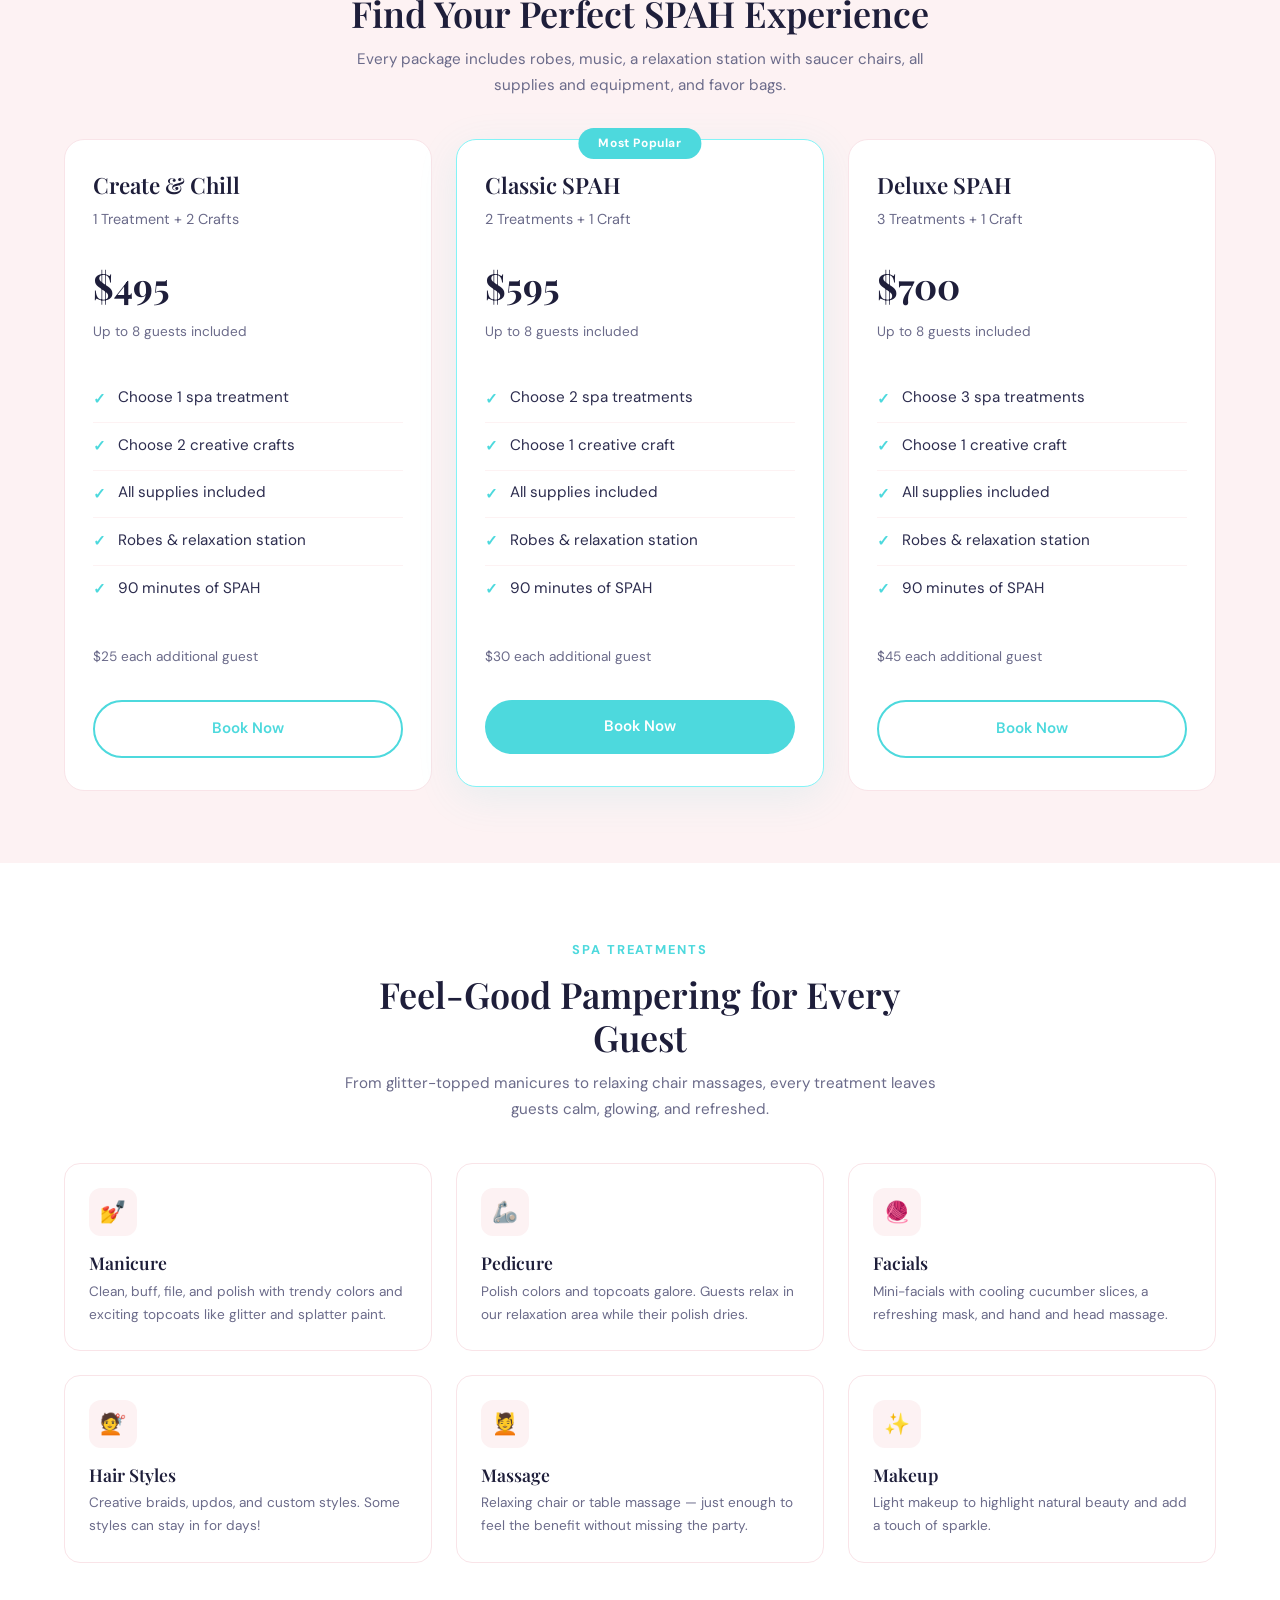
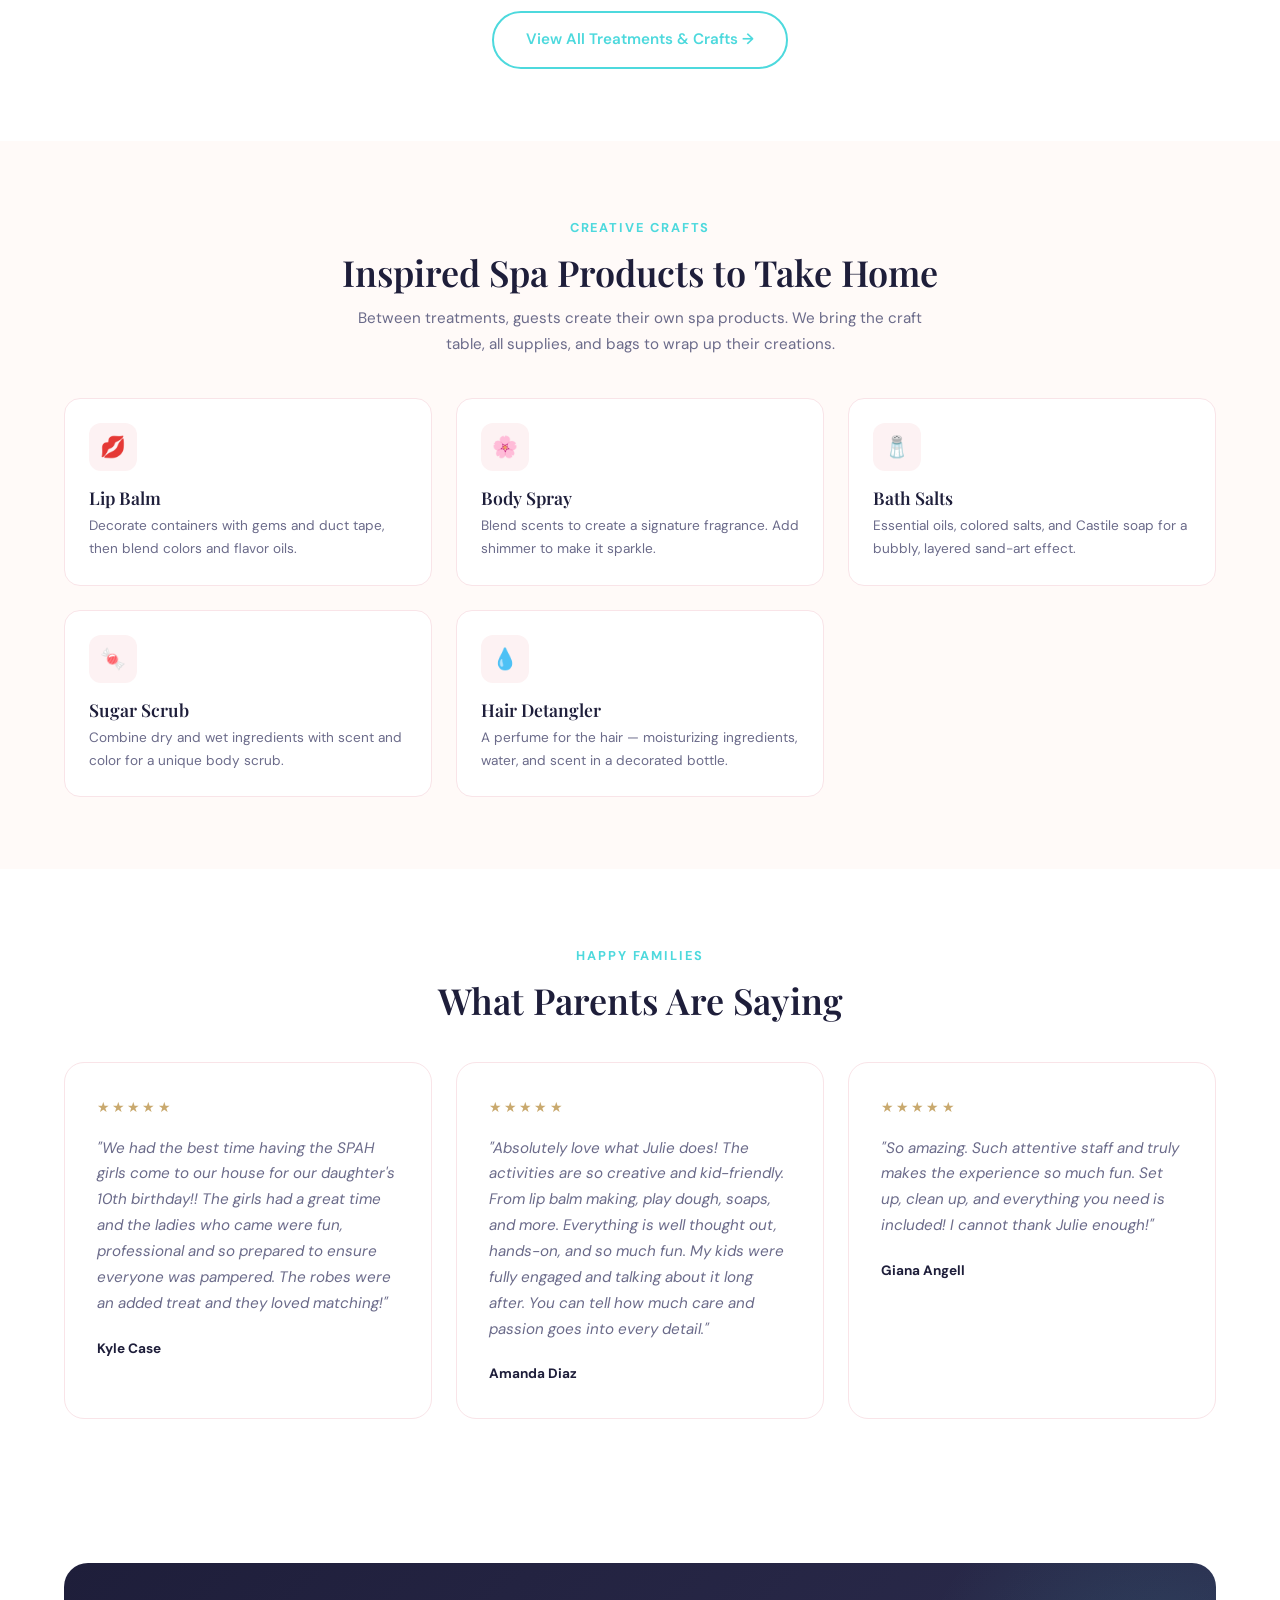
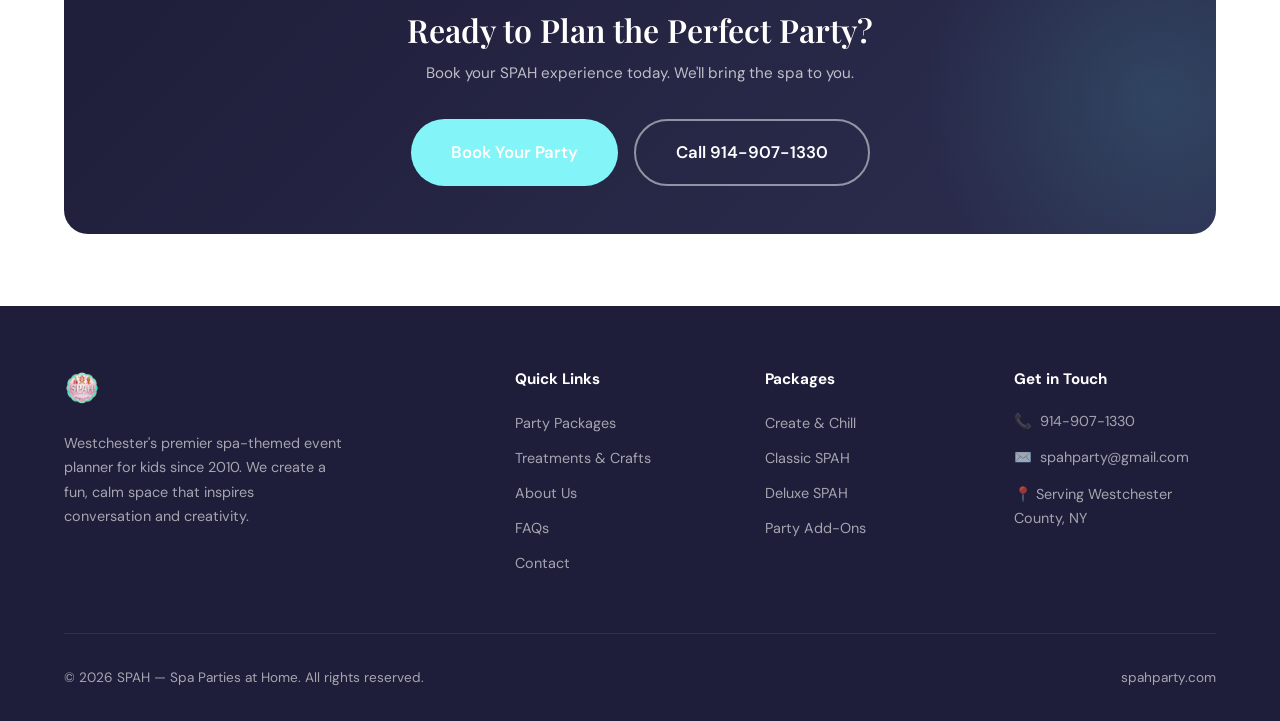
==== commit 8d34b03c: "Comprehensive SEO overhaul for production launch - Add sitemap.xml with all 6 pages - Add robots.txt" ====
--- a/index.html
+++ b/index.html
@@ -3,11 +3,12 @@
 <head>
   <meta charset="UTF-8">
   <meta name="viewport" content="width=device-width, initial-scale=1.0">
-  <meta name="description" content="SPAH - Spa Parties at Home. Westchester's premier spa-themed party planner for kids since 2010. We bring the spa to you with treatments, crafts, and 90 minutes of pampering fun.">
+  <meta name="description" content="SPAH — Westchester's premier kids' spa party planner since 2010. We bring treatments, crafts, and 90 minutes of pampering fun right to your home.">
   <meta property="og:title" content="SPAH - Spa Parties at Home | Westchester's Premier Spa Party Planners">
   <meta property="og:description" content="We create a fun, calm space that inspires conversation and creativity. Spa treatments, creative crafts, and unforgettable memories for ages 6-12+.">
   <meta property="og:type" content="website">
   <meta property="og:url" content="https://spahparty.com">
+  <link rel="canonical" href="https://www.spahparty.com/">
   <title>SPAH — Spa Parties at Home | Westchester's Premier Spa Party Planners</title>
 
   <!-- Google Fonts -->
@@ -17,6 +18,63 @@
 
   <!-- Styles -->
   <link rel="stylesheet" href="css/style.css">
+
+  <script type="application/ld+json">
+  {
+    "@context": "https://schema.org",
+    "@type": "LocalBusiness",
+    "name": "SPAH — Spa Parties at Home",
+    "description": "Westchester's premier spa-themed event planner for kids since 2010. Mobile spa parties with treatments, crafts, and pampering fun.",
+    "url": "https://www.spahparty.com",
+    "telephone": "+1-914-907-1330",
+    "email": "spahparty@gmail.com",
+    "founder": {
+      "@type": "Person",
+      "name": "Julie Sullivan"
+    },
+    "foundingDate": "2010",
+    "address": {
+      "@type": "PostalAddress",
+      "addressLocality": "Tuckahoe",
+      "addressRegion": "NY",
+      "addressCountry": "US"
+    },
+    "areaServed": {
+      "@type": "AdministrativeArea",
+      "name": "Westchester County, NY"
+    },
+    "priceRange": "$495-$700",
+    "openingHours": "Mo-Su",
+    "sameAs": [],
+    "hasOfferCatalog": {
+      "@type": "OfferCatalog",
+      "name": "SPAH Party Packages",
+      "itemListElement": [
+        {
+          "@type": "Offer",
+          "name": "Create & Chill Party",
+          "description": "1 spa treatment + 2 creative crafts for up to 8 guests. 90 minutes of SPAH.",
+          "price": "495",
+          "priceCurrency": "USD"
+        },
+        {
+          "@type": "Offer",
+          "name": "Classic SPAH Party",
+          "description": "2 spa treatments + 1 creative craft for up to 8 guests. 90 minutes of SPAH.",
+          "price": "595",
+          "priceCurrency": "USD"
+        },
+        {
+          "@type": "Offer",
+          "name": "Deluxe SPAH Party",
+          "description": "3 spa treatments + 1 creative craft for up to 8 guests. 90 minutes of SPAH.",
+          "price": "700",
+          "priceCurrency": "USD"
+        }
+      ]
+    }
+  }
+  </script>
 </head>
 <body>
 
